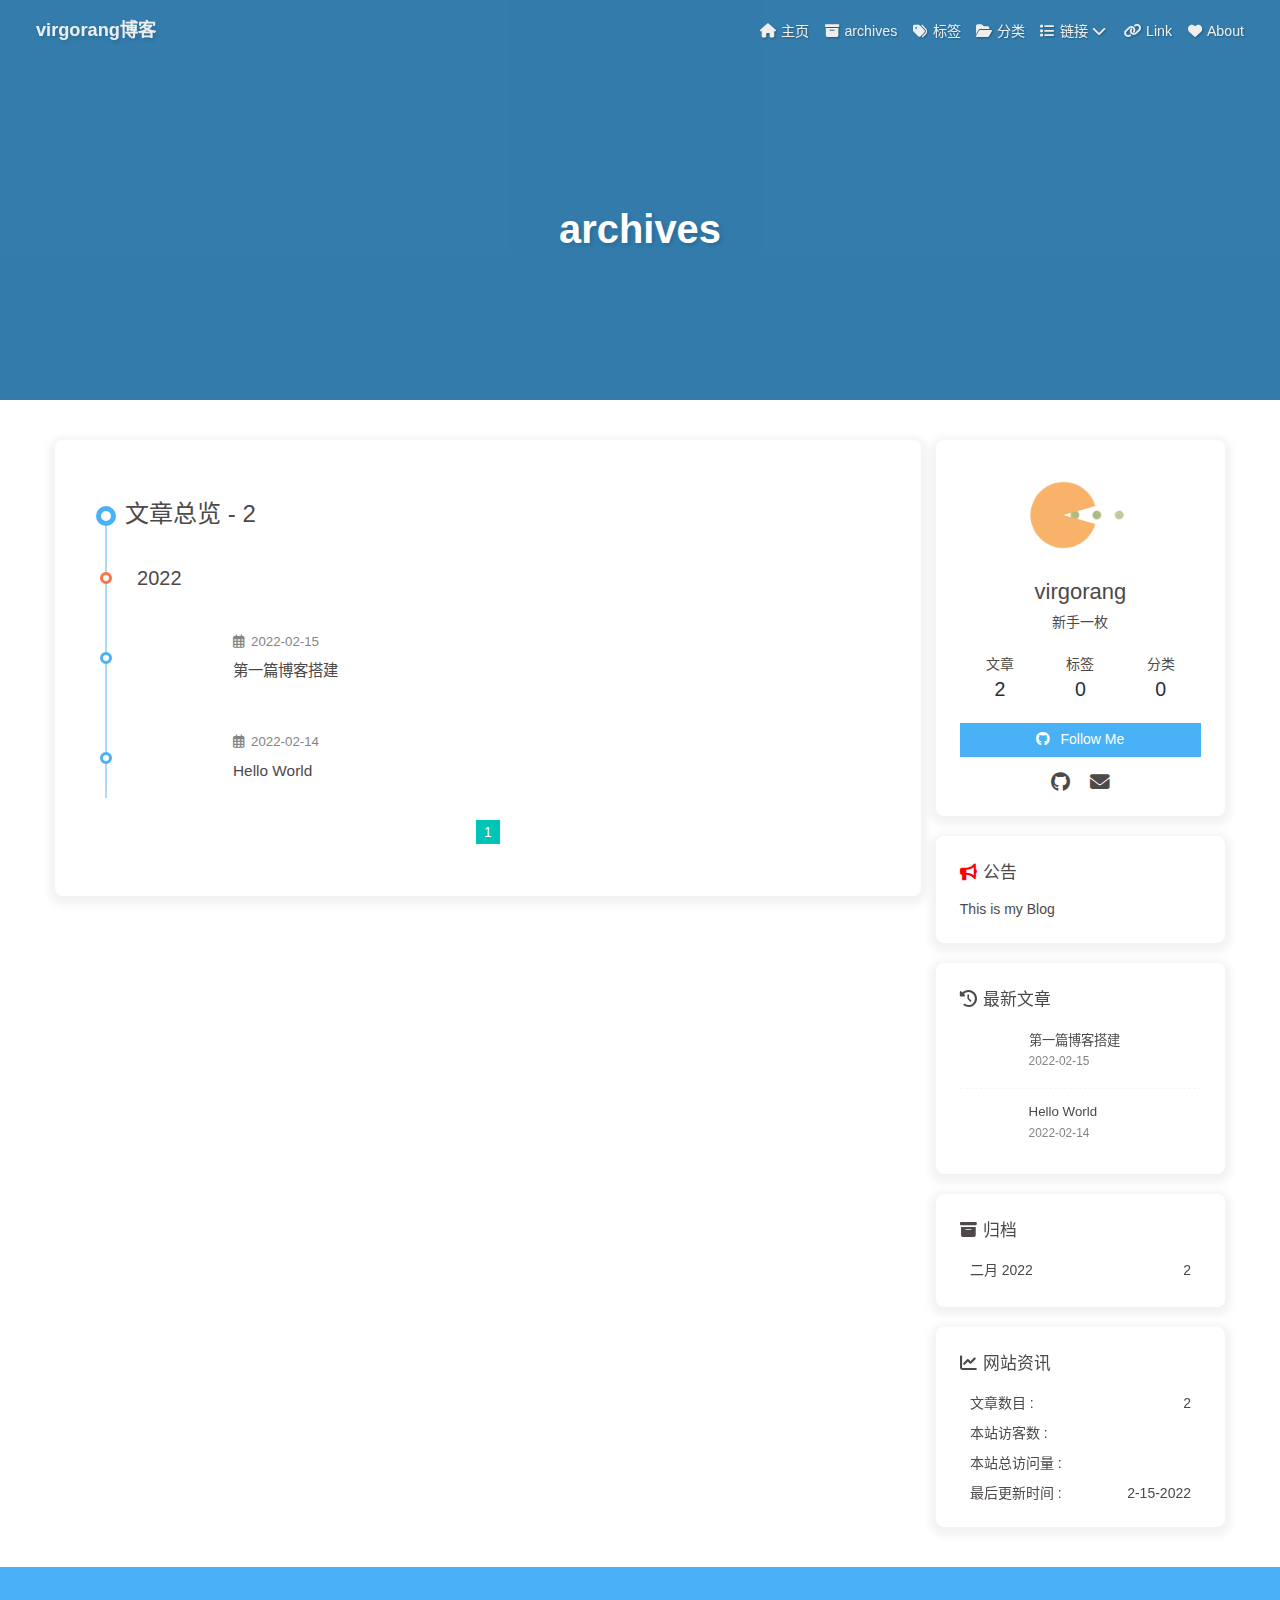
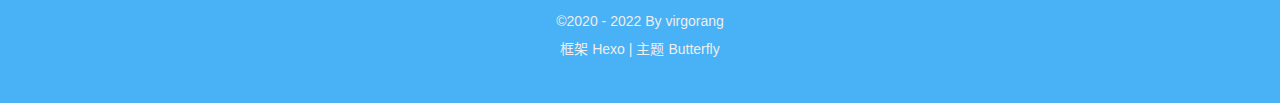
==== archives/index.html @ 2f8d35a5 "Site updated: 2022-02-15 17:43:07" ====
<!DOCTYPE html><html lang="zh-CN" data-theme="light"><head><meta charset="UTF-8"><meta http-equiv="X-UA-Compatible" content="IE=edge"><meta name="viewport" content="width=device-width, initial-scale=1.0, maximum-scale=1.0, user-scalable=no"><title>archives | virgorang博客</title><meta name="keywords" content="博客，vvv"><meta name="author" content="virgorang"><meta name="copyright" content="virgorang"><meta name="format-detection" content="telephone=no"><meta name="theme-color" content="#ffffff"><meta name="description" content="新手一枚">
<meta property="og:type" content="website">
<meta property="og:title" content="virgorang博客">
<meta property="og:url" content="https://virgorang.io/archives/index.html">
<meta property="og:site_name" content="virgorang博客">
<meta property="og:description" content="新手一枚">
<meta property="og:locale" content="zh_CN">
<meta property="og:image" content="https://i.loli.net/2021/02/24/5O1day2nriDzjSu.png">
<meta property="article:author" content="virgorang">
<meta property="article:tag" content="博客，vvv">
<meta name="twitter:card" content="summary">
<meta name="twitter:image" content="https://i.loli.net/2021/02/24/5O1day2nriDzjSu.png"><link rel="shortcut icon" href="/img/favicon.png"><link rel="canonical" href="https://virgorang.io/archives/"><link rel="preconnect" href="//cdn.jsdelivr.net"/><link rel="preconnect" href="//busuanzi.ibruce.info"/><link rel="stylesheet" href="/css/index.css"><link rel="stylesheet" href="https://cdn.jsdelivr.net/npm/@fortawesome/fontawesome-free@6/css/all.min.css" media="print" onload="this.media='all'"><link rel="stylesheet" href="https://cdn.jsdelivr.net/npm/@fancyapps/ui/dist/fancybox.css" media="print" onload="this.media='all'"><script>const GLOBAL_CONFIG = { 
  root: '/',
  algolia: undefined,
  localSearch: undefined,
  translate: undefined,
  noticeOutdate: undefined,
  highlight: {"plugin":"highlighjs","highlightCopy":true,"highlightLang":true,"highlightHeightLimit":false},
  copy: {
    success: '复制成功',
    error: '复制错误',
    noSupport: '浏览器不支持'
  },
  relativeDate: {
    homepage: false,
    post: false
  },
  runtime: '',
  date_suffix: {
    just: '刚刚',
    min: '分钟前',
    hour: '小时前',
    day: '天前',
    month: '个月前'
  },
  copyright: undefined,
  lightbox: 'fancybox',
  Snackbar: undefined,
  source: {
    justifiedGallery: {
      js: 'https://cdn.jsdelivr.net/npm/flickr-justified-gallery@2/dist/fjGallery.min.js',
      css: 'https://cdn.jsdelivr.net/npm/flickr-justified-gallery@2/dist/fjGallery.min.css'
    }
  },
  isPhotoFigcaption: false,
  islazyload: false,
  isAnchor: false
}</script><script id="config-diff">var GLOBAL_CONFIG_SITE = {
  title: 'archives',
  isPost: false,
  isHome: false,
  isHighlightShrink: false,
  isToc: false,
  postUpdate: '2022-02-15 17:43:06'
}</script><noscript><style type="text/css">
  #nav {
    opacity: 1
  }
  .justified-gallery img {
    opacity: 1
  }

  #recent-posts time,
  #post-meta time {
    display: inline !important
  }
</style></noscript><script>(win=>{
    win.saveToLocal = {
      set: function setWithExpiry(key, value, ttl) {
        if (ttl === 0) return
        const now = new Date()
        const expiryDay = ttl * 86400000
        const item = {
          value: value,
          expiry: now.getTime() + expiryDay,
        }
        localStorage.setItem(key, JSON.stringify(item))
      },

      get: function getWithExpiry(key) {
        const itemStr = localStorage.getItem(key)

        if (!itemStr) {
          return undefined
        }
        const item = JSON.parse(itemStr)
        const now = new Date()

        if (now.getTime() > item.expiry) {
          localStorage.removeItem(key)
          return undefined
        }
        return item.value
      }
    }
  
    win.getScript = url => new Promise((resolve, reject) => {
      const script = document.createElement('script')
      script.src = url
      script.async = true
      script.onerror = reject
      script.onload = script.onreadystatechange = function() {
        const loadState = this.readyState
        if (loadState && loadState !== 'loaded' && loadState !== 'complete') return
        script.onload = script.onreadystatechange = null
        resolve()
      }
      document.head.appendChild(script)
    })
  
      win.activateDarkMode = function () {
        document.documentElement.setAttribute('data-theme', 'dark')
        if (document.querySelector('meta[name="theme-color"]') !== null) {
          document.querySelector('meta[name="theme-color"]').setAttribute('content', '#0d0d0d')
        }
      }
      win.activateLightMode = function () {
        document.documentElement.setAttribute('data-theme', 'light')
        if (document.querySelector('meta[name="theme-color"]') !== null) {
          document.querySelector('meta[name="theme-color"]').setAttribute('content', '#ffffff')
        }
      }
      const t = saveToLocal.get('theme')
    
          if (t === 'dark') activateDarkMode()
          else if (t === 'light') activateLightMode()
        
      const asideStatus = saveToLocal.get('aside-status')
      if (asideStatus !== undefined) {
        if (asideStatus === 'hide') {
          document.documentElement.classList.add('hide-aside')
        } else {
          document.documentElement.classList.remove('hide-aside')
        }
      }
    
    const detectApple = () => {
      if(/iPad|iPhone|iPod|Macintosh/.test(navigator.userAgent)){
        document.documentElement.classList.add('apple')
      }
    }
    detectApple()
    })(window)</script><meta name="generator" content="Hexo 6.0.0"></head><body><div id="sidebar"><div id="menu-mask"></div><div id="sidebar-menus"><div class="avatar-img is-center"><img src="https://i.loli.net/2021/02/24/5O1day2nriDzjSu.png" onerror="onerror=null;src='/img/friend_404.gif'" alt="avatar"/></div><div class="site-data is-center"><div class="data-item"><a href="/archives/"><div class="headline">文章</div><div class="length-num">2</div></a></div><div class="data-item"><a href="/tags/"><div class="headline">标签</div><div class="length-num">0</div></a></div><div class="data-item"><a href="/categories/"><div class="headline">分类</div><div class="length-num">0</div></a></div></div><hr/><div class="menus_items"><div class="menus_item"><a class="site-page" href="/"><i class="fa-fw fas fa-home"></i><span> 主页</span></a></div><div class="menus_item"><a class="site-page" href="/archives/"><i class="fa-fw fas fa-archive"></i><span> archives</span></a></div><div class="menus_item"><a class="site-page" href="/tags/"><i class="fa-fw fas fa-tags"></i><span> 标签</span></a></div><div class="menus_item"><a class="site-page" href="/categories/"><i class="fa-fw fas fa-folder-open"></i><span> 分类</span></a></div><div class="menus_item"><a class="site-page group" href="javascript:void(0);"><i class="fa-fw fas fa-list"></i><span> 链接</span><i class="fas fa-chevron-down"></i></a><ul class="menus_item_child"><li><a class="site-page child" href="/music/"><i class="fa-fw fas fa-music"></i><span> Music</span></a></li><li><a class="site-page child" href="/movies/"><i class="fa-fw fas fa-video"></i><span> Movie</span></a></li></ul></div><div class="menus_item"><a class="site-page" href="/link/"><i class="fa-fw fas fa-link"></i><span> Link</span></a></div><div class="menus_item"><a class="site-page" href="/about/"><i class="fa-fw fas fa-heart"></i><span> About</span></a></div></div></div></div><div class="page" id="body-wrap"><header class="not-home-page" id="page-header"><nav id="nav"><span id="blog_name"><a id="site-name" href="/">virgorang博客</a></span><div id="menus"><div class="menus_items"><div class="menus_item"><a class="site-page" href="/"><i class="fa-fw fas fa-home"></i><span> 主页</span></a></div><div class="menus_item"><a class="site-page" href="/archives/"><i class="fa-fw fas fa-archive"></i><span> archives</span></a></div><div class="menus_item"><a class="site-page" href="/tags/"><i class="fa-fw fas fa-tags"></i><span> 标签</span></a></div><div class="menus_item"><a class="site-page" href="/categories/"><i class="fa-fw fas fa-folder-open"></i><span> 分类</span></a></div><div class="menus_item"><a class="site-page group" href="javascript:void(0);"><i class="fa-fw fas fa-list"></i><span> 链接</span><i class="fas fa-chevron-down"></i></a><ul class="menus_item_child"><li><a class="site-page child" href="/music/"><i class="fa-fw fas fa-music"></i><span> Music</span></a></li><li><a class="site-page child" href="/movies/"><i class="fa-fw fas fa-video"></i><span> Movie</span></a></li></ul></div><div class="menus_item"><a class="site-page" href="/link/"><i class="fa-fw fas fa-link"></i><span> Link</span></a></div><div class="menus_item"><a class="site-page" href="/about/"><i class="fa-fw fas fa-heart"></i><span> About</span></a></div></div><div id="toggle-menu"><a class="site-page"><i class="fas fa-bars fa-fw"></i></a></div></div></nav><div id="page-site-info"><h1 id="site-title">archives</h1></div></header><main class="layout" id="content-inner"><div id="archive"><div class="article-sort-title">文章总览 - 2</div><div class="article-sort"><div class="article-sort-item year">2022</div><div class="article-sort-item"><a class="article-sort-item-img" href="/2022/02/15/%E5%8D%9A%E5%AE%A2%E6%90%AD%E5%BB%BA/" title="第一篇博客搭建"><img src="[data-uri]" alt="第一篇博客搭建" onerror="this.onerror=null;this.src='/img/404.jpg'"></a><div class="article-sort-item-info"><div class="article-sort-item-time"><i class="far fa-calendar-alt"></i><time class="post-meta-date-created" datetime="2022-02-15T09:29:27.297Z" title="发表于 2022-02-15 17:29:27">2022-02-15</time></div><a class="article-sort-item-title" href="/2022/02/15/%E5%8D%9A%E5%AE%A2%E6%90%AD%E5%BB%BA/" title="第一篇博客搭建">第一篇博客搭建</a></div></div><div class="article-sort-item"><a class="article-sort-item-img" href="/2022/02/14/hello-world/" title="Hello World"><img src="[data-uri]" alt="Hello World" onerror="this.onerror=null;this.src='/img/404.jpg'"></a><div class="article-sort-item-info"><div class="article-sort-item-time"><i class="far fa-calendar-alt"></i><time class="post-meta-date-created" datetime="2022-02-14T07:41:02.362Z" title="发表于 2022-02-14 15:41:02">2022-02-14</time></div><a class="article-sort-item-title" href="/2022/02/14/hello-world/" title="Hello World">Hello World</a></div></div></div><nav id="pagination"><div class="pagination"><span class="page-number current">1</span></div></nav></div><div class="aside-content" id="aside-content"><div class="card-widget card-info"><div class="is-center"><div class="avatar-img"><img src="https://i.loli.net/2021/02/24/5O1day2nriDzjSu.png" onerror="this.onerror=null;this.src='/img/friend_404.gif'" alt="avatar"/></div><div class="author-info__name">virgorang</div><div class="author-info__description">新手一枚</div></div><div class="card-info-data is-center"><div class="card-info-data-item"><a href="/archives/"><div class="headline">文章</div><div class="length-num">2</div></a></div><div class="card-info-data-item"><a href="/tags/"><div class="headline">标签</div><div class="length-num">0</div></a></div><div class="card-info-data-item"><a href="/categories/"><div class="headline">分类</div><div class="length-num">0</div></a></div></div><a id="card-info-btn" target="_blank" rel="noopener" href="https://github.com/xxxxxx"><i class="fab fa-github"></i><span>Follow Me</span></a><div class="card-info-social-icons is-center"><a class="social-icon" href="https://github.com/virgorang" target="_blank" title="Github"><i class="fab fa-github"></i></a><a class="social-icon" href="mailto:xxxxxx@gmail.com" target="_blank" title="Email"><i class="fas fa-envelope"></i></a></div></div><div class="card-widget card-announcement"><div class="item-headline"><i class="fas fa-bullhorn fa-shake"></i><span>公告</span></div><div class="announcement_content">This is my Blog</div></div><div class="sticky_layout"><div class="card-widget card-recent-post"><div class="item-headline"><i class="fas fa-history"></i><span>最新文章</span></div><div class="aside-list"><div class="aside-list-item"><a class="thumbnail" href="/2022/02/15/%E5%8D%9A%E5%AE%A2%E6%90%AD%E5%BB%BA/" title="第一篇博客搭建"><img src="[data-uri]" onerror="this.onerror=null;this.src='/img/404.jpg'" alt="第一篇博客搭建"/></a><div class="content"><a class="title" href="/2022/02/15/%E5%8D%9A%E5%AE%A2%E6%90%AD%E5%BB%BA/" title="第一篇博客搭建">第一篇博客搭建</a><time datetime="2022-02-15T09:29:27.297Z" title="发表于 2022-02-15 17:29:27">2022-02-15</time></div></div><div class="aside-list-item"><a class="thumbnail" href="/2022/02/14/hello-world/" title="Hello World"><img src="[data-uri]" onerror="this.onerror=null;this.src='/img/404.jpg'" alt="Hello World"/></a><div class="content"><a class="title" href="/2022/02/14/hello-world/" title="Hello World">Hello World</a><time datetime="2022-02-14T07:41:02.362Z" title="发表于 2022-02-14 15:41:02">2022-02-14</time></div></div></div></div><div class="card-widget card-archives"><div class="item-headline"><i class="fas fa-archive"></i><span>归档</span></div><ul class="card-archive-list"><li class="card-archive-list-item"><a class="card-archive-list-link" href="/archives/2022/02/"><span class="card-archive-list-date">二月 2022</span><span class="card-archive-list-count">2</span></a></li></ul></div><div class="card-widget card-webinfo"><div class="item-headline"><i class="fas fa-chart-line"></i><span>网站资讯</span></div><div class="webinfo"><div class="webinfo-item"><div class="item-name">文章数目 :</div><div class="item-count">2</div></div><div class="webinfo-item"><div class="item-name">本站访客数 :</div><div class="item-count" id="busuanzi_value_site_uv"></div></div><div class="webinfo-item"><div class="item-name">本站总访问量 :</div><div class="item-count" id="busuanzi_value_site_pv"></div></div><div class="webinfo-item"><div class="item-name">最后更新时间 :</div><div class="item-count" id="last-push-date" data-lastPushDate="2022-02-15T09:43:06.542Z"></div></div></div></div></div></div></main><footer id="footer"><div id="footer-wrap"><div class="copyright">&copy;2020 - 2022 By virgorang</div><div class="framework-info"><span>框架 </span><a target="_blank" rel="noopener" href="https://hexo.io">Hexo</a><span class="footer-separator">|</span><span>主题 </span><a target="_blank" rel="noopener" href="https://github.com/jerryc127/hexo-theme-butterfly">Butterfly</a></div></div></footer></div><div id="rightside"><div id="rightside-config-hide"><button id="darkmode" type="button" title="浅色和深色模式转换"><i class="fas fa-adjust"></i></button><button id="hide-aside-btn" type="button" title="单栏和双栏切换"><i class="fas fa-arrows-alt-h"></i></button></div><div id="rightside-config-show"><button id="rightside_config" type="button" title="设置"><i class="fas fa-cog fa-spin"></i></button><button id="go-up" type="button" title="回到顶部"><i class="fas fa-arrow-up"></i></button></div></div><div><script src="/js/utils.js"></script><script src="/js/main.js"></script><script src="https://cdn.jsdelivr.net/npm/@fancyapps/ui/dist/fancybox.umd.js"></script><div class="js-pjax"></div><script async data-pjax src="//busuanzi.ibruce.info/busuanzi/2.3/busuanzi.pure.mini.js"></script></div></body></html>
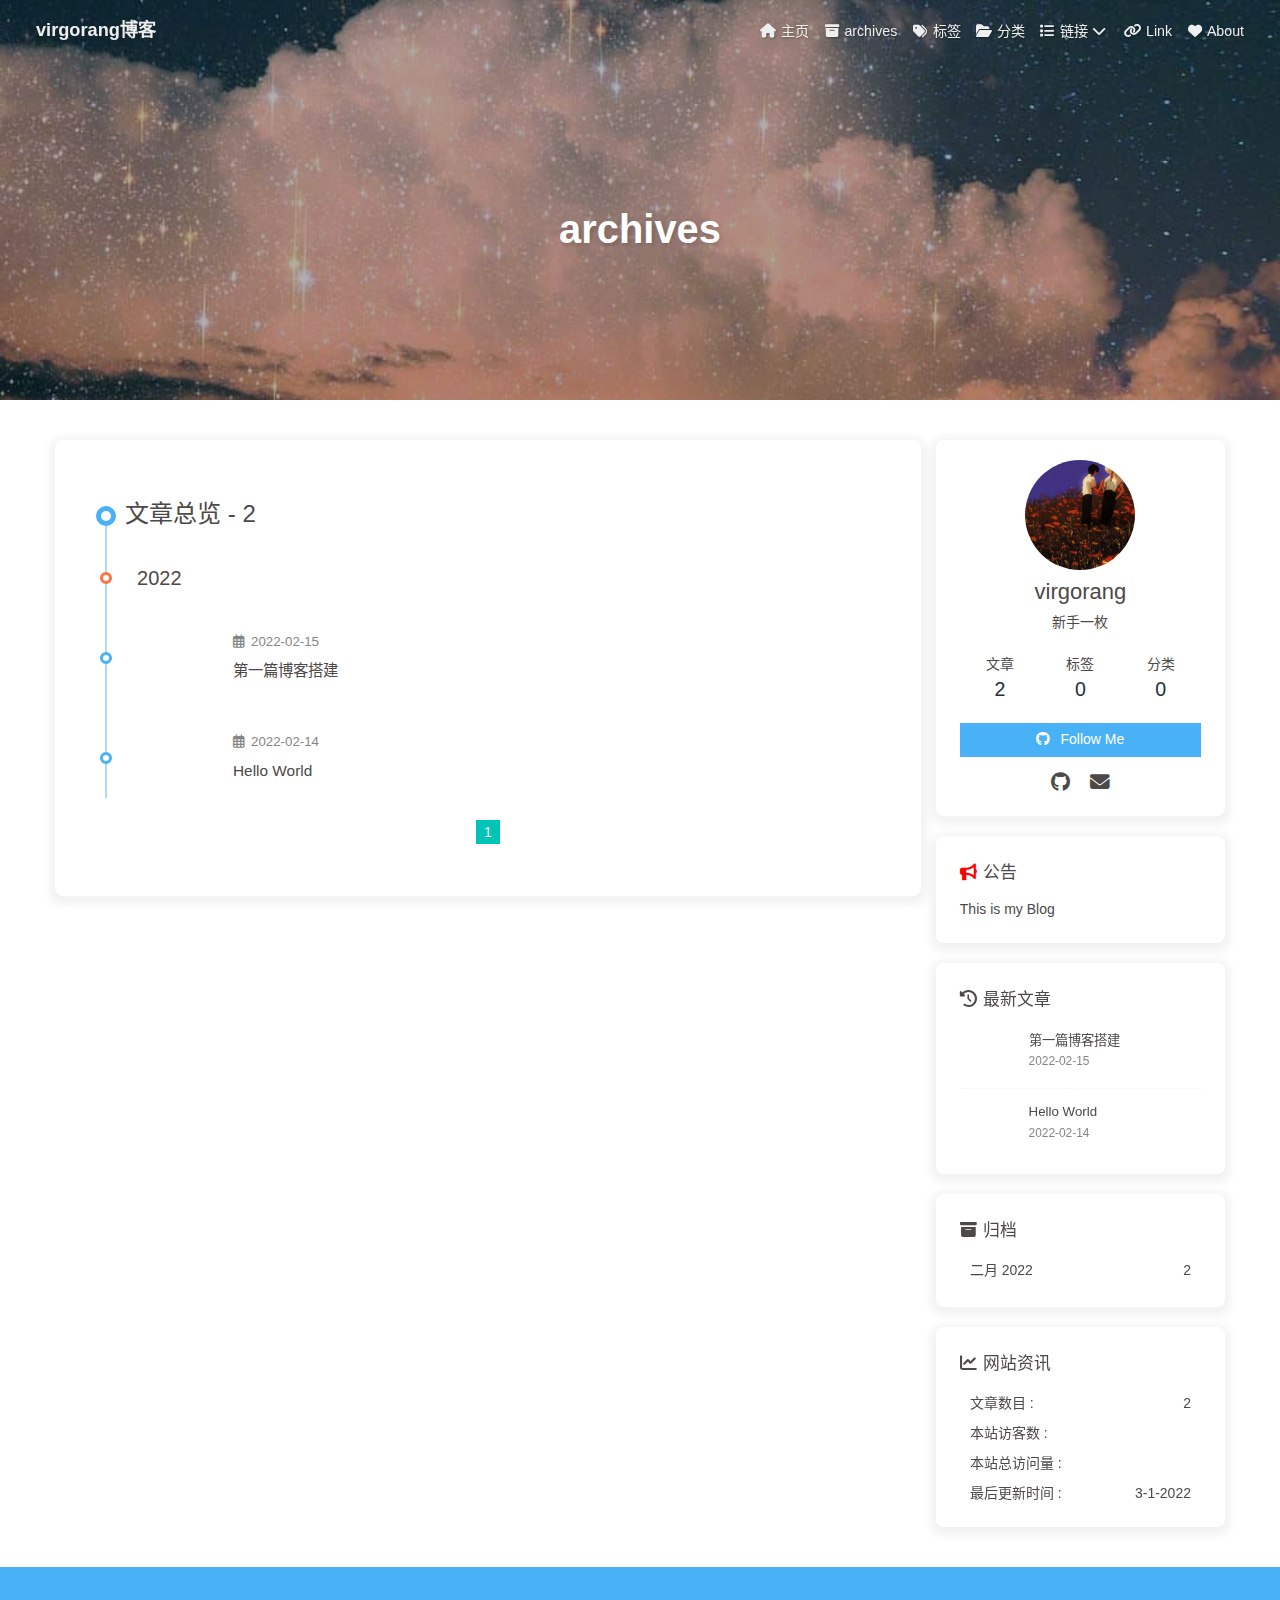
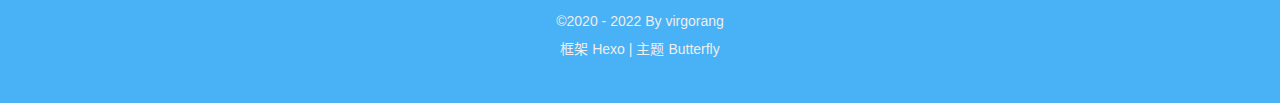
==== commit 3f3e1e01: "Site updated: 2022-03-01 15:33:47" ====
--- a/archives/index.html
+++ b/archives/index.html
@@ -5,11 +5,11 @@
 <meta property="og:site_name" content="virgorang博客">
 <meta property="og:description" content="新手一枚">
 <meta property="og:locale" content="zh_CN">
-<meta property="og:image" content="https://i.loli.net/2021/02/24/5O1day2nriDzjSu.png">
+<meta property="og:image" content="https://virgorang.io/img/tou.png">
 <meta property="article:author" content="virgorang">
 <meta property="article:tag" content="博客，vvv">
 <meta name="twitter:card" content="summary">
-<meta name="twitter:image" content="https://i.loli.net/2021/02/24/5O1day2nriDzjSu.png"><link rel="shortcut icon" href="/img/favicon.png"><link rel="canonical" href="https://virgorang.io/archives/"><link rel="preconnect" href="//cdn.jsdelivr.net"/><link rel="preconnect" href="//busuanzi.ibruce.info"/><link rel="stylesheet" href="/css/index.css"><link rel="stylesheet" href="https://cdn.jsdelivr.net/npm/@fortawesome/fontawesome-free@6/css/all.min.css" media="print" onload="this.media='all'"><link rel="stylesheet" href="https://cdn.jsdelivr.net/npm/@fancyapps/ui/dist/fancybox.css" media="print" onload="this.media='all'"><script>const GLOBAL_CONFIG = { 
+<meta name="twitter:image" content="https://virgorang.io/img/tou.png"><link rel="shortcut icon" href="/img/favicon.png"><link rel="canonical" href="https://virgorang.io/archives/"><link rel="preconnect" href="//cdn.jsdelivr.net"/><link rel="preconnect" href="//busuanzi.ibruce.info"/><link rel="stylesheet" href="/css/index.css"><link rel="stylesheet" href="https://cdn.jsdelivr.net/npm/@fortawesome/fontawesome-free@6/css/all.min.css" media="print" onload="this.media='all'"><link rel="stylesheet" href="https://cdn.jsdelivr.net/npm/@fancyapps/ui/dist/fancybox.css" media="print" onload="this.media='all'"><script>const GLOBAL_CONFIG = { 
   root: '/',
   algolia: undefined,
   localSearch: undefined,
@@ -51,7 +51,7 @@
   isHome: false,
   isHighlightShrink: false,
   isToc: false,
-  postUpdate: '2022-02-15 17:43:06'
+  postUpdate: '2022-03-01 15:32:36'
 }</script><noscript><style type="text/css">
   #nav {
     opacity: 1
@@ -140,4 +140,4 @@
       }
     }
     detectApple()
-    })(window)</script><meta name="generator" content="Hexo 6.0.0"></head><body><div id="sidebar"><div id="menu-mask"></div><div id="sidebar-menus"><div class="avatar-img is-center"><img src="https://i.loli.net/2021/02/24/5O1day2nriDzjSu.png" onerror="onerror=null;src='/img/friend_404.gif'" alt="avatar"/></div><div class="site-data is-center"><div class="data-item"><a href="/archives/"><div class="headline">文章</div><div class="length-num">2</div></a></div><div class="data-item"><a href="/tags/"><div class="headline">标签</div><div class="length-num">0</div></a></div><div class="data-item"><a href="/categories/"><div class="headline">分类</div><div class="length-num">0</div></a></div></div><hr/><div class="menus_items"><div class="menus_item"><a class="site-page" href="/"><i class="fa-fw fas fa-home"></i><span> 主页</span></a></div><div class="menus_item"><a class="site-page" href="/archives/"><i class="fa-fw fas fa-archive"></i><span> archives</span></a></div><div class="menus_item"><a class="site-page" href="/tags/"><i class="fa-fw fas fa-tags"></i><span> 标签</span></a></div><div class="menus_item"><a class="site-page" href="/categories/"><i class="fa-fw fas fa-folder-open"></i><span> 分类</span></a></div><div class="menus_item"><a class="site-page group" href="javascript:void(0);"><i class="fa-fw fas fa-list"></i><span> 链接</span><i class="fas fa-chevron-down"></i></a><ul class="menus_item_child"><li><a class="site-page child" href="/music/"><i class="fa-fw fas fa-music"></i><span> Music</span></a></li><li><a class="site-page child" href="/movies/"><i class="fa-fw fas fa-video"></i><span> Movie</span></a></li></ul></div><div class="menus_item"><a class="site-page" href="/link/"><i class="fa-fw fas fa-link"></i><span> Link</span></a></div><div class="menus_item"><a class="site-page" href="/about/"><i class="fa-fw fas fa-heart"></i><span> About</span></a></div></div></div></div><div class="page" id="body-wrap"><header class="not-home-page" id="page-header"><nav id="nav"><span id="blog_name"><a id="site-name" href="/">virgorang博客</a></span><div id="menus"><div class="menus_items"><div class="menus_item"><a class="site-page" href="/"><i class="fa-fw fas fa-home"></i><span> 主页</span></a></div><div class="menus_item"><a class="site-page" href="/archives/"><i class="fa-fw fas fa-archive"></i><span> archives</span></a></div><div class="menus_item"><a class="site-page" href="/tags/"><i class="fa-fw fas fa-tags"></i><span> 标签</span></a></div><div class="menus_item"><a class="site-page" href="/categories/"><i class="fa-fw fas fa-folder-open"></i><span> 分类</span></a></div><div class="menus_item"><a class="site-page group" href="javascript:void(0);"><i class="fa-fw fas fa-list"></i><span> 链接</span><i class="fas fa-chevron-down"></i></a><ul class="menus_item_child"><li><a class="site-page child" href="/music/"><i class="fa-fw fas fa-music"></i><span> Music</span></a></li><li><a class="site-page child" href="/movies/"><i class="fa-fw fas fa-video"></i><span> Movie</span></a></li></ul></div><div class="menus_item"><a class="site-page" href="/link/"><i class="fa-fw fas fa-link"></i><span> Link</span></a></div><div class="menus_item"><a class="site-page" href="/about/"><i class="fa-fw fas fa-heart"></i><span> About</span></a></div></div><div id="toggle-menu"><a class="site-page"><i class="fas fa-bars fa-fw"></i></a></div></div></nav><div id="page-site-info"><h1 id="site-title">archives</h1></div></header><main class="layout" id="content-inner"><div id="archive"><div class="article-sort-title">文章总览 - 2</div><div class="article-sort"><div class="article-sort-item year">2022</div><div class="article-sort-item"><a class="article-sort-item-img" href="/2022/02/15/%E5%8D%9A%E5%AE%A2%E6%90%AD%E5%BB%BA/" title="第一篇博客搭建"><img src="[data-uri]" alt="第一篇博客搭建" onerror="this.onerror=null;this.src='/img/404.jpg'"></a><div class="article-sort-item-info"><div class="article-sort-item-time"><i class="far fa-calendar-alt"></i><time class="post-meta-date-created" datetime="2022-02-15T09:29:27.297Z" title="发表于 2022-02-15 17:29:27">2022-02-15</time></div><a class="article-sort-item-title" href="/2022/02/15/%E5%8D%9A%E5%AE%A2%E6%90%AD%E5%BB%BA/" title="第一篇博客搭建">第一篇博客搭建</a></div></div><div class="article-sort-item"><a class="article-sort-item-img" href="/2022/02/14/hello-world/" title="Hello World"><img src="[data-uri]" alt="Hello World" onerror="this.onerror=null;this.src='/img/404.jpg'"></a><div class="article-sort-item-info"><div class="article-sort-item-time"><i class="far fa-calendar-alt"></i><time class="post-meta-date-created" datetime="2022-02-14T07:41:02.362Z" title="发表于 2022-02-14 15:41:02">2022-02-14</time></div><a class="article-sort-item-title" href="/2022/02/14/hello-world/" title="Hello World">Hello World</a></div></div></div><nav id="pagination"><div class="pagination"><span class="page-number current">1</span></div></nav></div><div class="aside-content" id="aside-content"><div class="card-widget card-info"><div class="is-center"><div class="avatar-img"><img src="https://i.loli.net/2021/02/24/5O1day2nriDzjSu.png" onerror="this.onerror=null;this.src='/img/friend_404.gif'" alt="avatar"/></div><div class="author-info__name">virgorang</div><div class="author-info__description">新手一枚</div></div><div class="card-info-data is-center"><div class="card-info-data-item"><a href="/archives/"><div class="headline">文章</div><div class="length-num">2</div></a></div><div class="card-info-data-item"><a href="/tags/"><div class="headline">标签</div><div class="length-num">0</div></a></div><div class="card-info-data-item"><a href="/categories/"><div class="headline">分类</div><div class="length-num">0</div></a></div></div><a id="card-info-btn" target="_blank" rel="noopener" href="https://github.com/xxxxxx"><i class="fab fa-github"></i><span>Follow Me</span></a><div class="card-info-social-icons is-center"><a class="social-icon" href="https://github.com/virgorang" target="_blank" title="Github"><i class="fab fa-github"></i></a><a class="social-icon" href="mailto:xxxxxx@gmail.com" target="_blank" title="Email"><i class="fas fa-envelope"></i></a></div></div><div class="card-widget card-announcement"><div class="item-headline"><i class="fas fa-bullhorn fa-shake"></i><span>公告</span></div><div class="announcement_content">This is my Blog</div></div><div class="sticky_layout"><div class="card-widget card-recent-post"><div class="item-headline"><i class="fas fa-history"></i><span>最新文章</span></div><div class="aside-list"><div class="aside-list-item"><a class="thumbnail" href="/2022/02/15/%E5%8D%9A%E5%AE%A2%E6%90%AD%E5%BB%BA/" title="第一篇博客搭建"><img src="[data-uri]" onerror="this.onerror=null;this.src='/img/404.jpg'" alt="第一篇博客搭建"/></a><div class="content"><a class="title" href="/2022/02/15/%E5%8D%9A%E5%AE%A2%E6%90%AD%E5%BB%BA/" title="第一篇博客搭建">第一篇博客搭建</a><time datetime="2022-02-15T09:29:27.297Z" title="发表于 2022-02-15 17:29:27">2022-02-15</time></div></div><div class="aside-list-item"><a class="thumbnail" href="/2022/02/14/hello-world/" title="Hello World"><img src="[data-uri]" onerror="this.onerror=null;this.src='/img/404.jpg'" alt="Hello World"/></a><div class="content"><a class="title" href="/2022/02/14/hello-world/" title="Hello World">Hello World</a><time datetime="2022-02-14T07:41:02.362Z" title="发表于 2022-02-14 15:41:02">2022-02-14</time></div></div></div></div><div class="card-widget card-archives"><div class="item-headline"><i class="fas fa-archive"></i><span>归档</span></div><ul class="card-archive-list"><li class="card-archive-list-item"><a class="card-archive-list-link" href="/archives/2022/02/"><span class="card-archive-list-date">二月 2022</span><span class="card-archive-list-count">2</span></a></li></ul></div><div class="card-widget card-webinfo"><div class="item-headline"><i class="fas fa-chart-line"></i><span>网站资讯</span></div><div class="webinfo"><div class="webinfo-item"><div class="item-name">文章数目 :</div><div class="item-count">2</div></div><div class="webinfo-item"><div class="item-name">本站访客数 :</div><div class="item-count" id="busuanzi_value_site_uv"></div></div><div class="webinfo-item"><div class="item-name">本站总访问量 :</div><div class="item-count" id="busuanzi_value_site_pv"></div></div><div class="webinfo-item"><div class="item-name">最后更新时间 :</div><div class="item-count" id="last-push-date" data-lastPushDate="2022-02-15T09:43:06.542Z"></div></div></div></div></div></div></main><footer id="footer"><div id="footer-wrap"><div class="copyright">&copy;2020 - 2022 By virgorang</div><div class="framework-info"><span>框架 </span><a target="_blank" rel="noopener" href="https://hexo.io">Hexo</a><span class="footer-separator">|</span><span>主题 </span><a target="_blank" rel="noopener" href="https://github.com/jerryc127/hexo-theme-butterfly">Butterfly</a></div></div></footer></div><div id="rightside"><div id="rightside-config-hide"><button id="darkmode" type="button" title="浅色和深色模式转换"><i class="fas fa-adjust"></i></button><button id="hide-aside-btn" type="button" title="单栏和双栏切换"><i class="fas fa-arrows-alt-h"></i></button></div><div id="rightside-config-show"><button id="rightside_config" type="button" title="设置"><i class="fas fa-cog fa-spin"></i></button><button id="go-up" type="button" title="回到顶部"><i class="fas fa-arrow-up"></i></button></div></div><div><script src="/js/utils.js"></script><script src="/js/main.js"></script><script src="https://cdn.jsdelivr.net/npm/@fancyapps/ui/dist/fancybox.umd.js"></script><div class="js-pjax"></div><script async data-pjax src="//busuanzi.ibruce.info/busuanzi/2.3/busuanzi.pure.mini.js"></script></div></body></html>+    })(window)</script><meta name="generator" content="Hexo 6.0.0"></head><body><div id="sidebar"><div id="menu-mask"></div><div id="sidebar-menus"><div class="avatar-img is-center"><img src="/./img/tou.png" onerror="onerror=null;src='/img/friend_404.gif'" alt="avatar"/></div><div class="site-data is-center"><div class="data-item"><a href="/archives/"><div class="headline">文章</div><div class="length-num">2</div></a></div><div class="data-item"><a href="/tags/"><div class="headline">标签</div><div class="length-num">0</div></a></div><div class="data-item"><a href="/categories/"><div class="headline">分类</div><div class="length-num">0</div></a></div></div><hr/><div class="menus_items"><div class="menus_item"><a class="site-page" href="/"><i class="fa-fw fas fa-home"></i><span> 主页</span></a></div><div class="menus_item"><a class="site-page" href="/archives/"><i class="fa-fw fas fa-archive"></i><span> archives</span></a></div><div class="menus_item"><a class="site-page" href="/tags/"><i class="fa-fw fas fa-tags"></i><span> 标签</span></a></div><div class="menus_item"><a class="site-page" href="/categories/"><i class="fa-fw fas fa-folder-open"></i><span> 分类</span></a></div><div class="menus_item"><a class="site-page group" href="javascript:void(0);"><i class="fa-fw fas fa-list"></i><span> 链接</span><i class="fas fa-chevron-down"></i></a><ul class="menus_item_child"><li><a class="site-page child" href="/music/"><i class="fa-fw fas fa-music"></i><span> Music</span></a></li><li><a class="site-page child" href="/movies/"><i class="fa-fw fas fa-video"></i><span> Movie</span></a></li></ul></div><div class="menus_item"><a class="site-page" href="/link/"><i class="fa-fw fas fa-link"></i><span> Link</span></a></div><div class="menus_item"><a class="site-page" href="/about/"><i class="fa-fw fas fa-heart"></i><span> About</span></a></div></div></div></div><div class="page" id="body-wrap"><header class="not-home-page" id="page-header" style="background-image: url('/./img/sky_2.jpeg')"><nav id="nav"><span id="blog_name"><a id="site-name" href="/">virgorang博客</a></span><div id="menus"><div class="menus_items"><div class="menus_item"><a class="site-page" href="/"><i class="fa-fw fas fa-home"></i><span> 主页</span></a></div><div class="menus_item"><a class="site-page" href="/archives/"><i class="fa-fw fas fa-archive"></i><span> archives</span></a></div><div class="menus_item"><a class="site-page" href="/tags/"><i class="fa-fw fas fa-tags"></i><span> 标签</span></a></div><div class="menus_item"><a class="site-page" href="/categories/"><i class="fa-fw fas fa-folder-open"></i><span> 分类</span></a></div><div class="menus_item"><a class="site-page group" href="javascript:void(0);"><i class="fa-fw fas fa-list"></i><span> 链接</span><i class="fas fa-chevron-down"></i></a><ul class="menus_item_child"><li><a class="site-page child" href="/music/"><i class="fa-fw fas fa-music"></i><span> Music</span></a></li><li><a class="site-page child" href="/movies/"><i class="fa-fw fas fa-video"></i><span> Movie</span></a></li></ul></div><div class="menus_item"><a class="site-page" href="/link/"><i class="fa-fw fas fa-link"></i><span> Link</span></a></div><div class="menus_item"><a class="site-page" href="/about/"><i class="fa-fw fas fa-heart"></i><span> About</span></a></div></div><div id="toggle-menu"><a class="site-page"><i class="fas fa-bars fa-fw"></i></a></div></div></nav><div id="page-site-info"><h1 id="site-title">archives</h1></div></header><main class="layout" id="content-inner"><div id="archive"><div class="article-sort-title">文章总览 - 2</div><div class="article-sort"><div class="article-sort-item year">2022</div><div class="article-sort-item"><a class="article-sort-item-img" href="/2022/02/15/%E5%8D%9A%E5%AE%A2%E6%90%AD%E5%BB%BA/" title="第一篇博客搭建"><img src="[data-uri]" alt="第一篇博客搭建" onerror="this.onerror=null;this.src='/img/404.jpg'"></a><div class="article-sort-item-info"><div class="article-sort-item-time"><i class="far fa-calendar-alt"></i><time class="post-meta-date-created" datetime="2022-02-15T09:29:27.297Z" title="发表于 2022-02-15 17:29:27">2022-02-15</time></div><a class="article-sort-item-title" href="/2022/02/15/%E5%8D%9A%E5%AE%A2%E6%90%AD%E5%BB%BA/" title="第一篇博客搭建">第一篇博客搭建</a></div></div><div class="article-sort-item"><a class="article-sort-item-img" href="/2022/02/14/hello-world/" title="Hello World"><img src="[data-uri]" alt="Hello World" onerror="this.onerror=null;this.src='/img/404.jpg'"></a><div class="article-sort-item-info"><div class="article-sort-item-time"><i class="far fa-calendar-alt"></i><time class="post-meta-date-created" datetime="2022-02-14T07:41:02.362Z" title="发表于 2022-02-14 15:41:02">2022-02-14</time></div><a class="article-sort-item-title" href="/2022/02/14/hello-world/" title="Hello World">Hello World</a></div></div></div><nav id="pagination"><div class="pagination"><span class="page-number current">1</span></div></nav></div><div class="aside-content" id="aside-content"><div class="card-widget card-info"><div class="is-center"><div class="avatar-img"><img src="/./img/tou.png" onerror="this.onerror=null;this.src='/img/friend_404.gif'" alt="avatar"/></div><div class="author-info__name">virgorang</div><div class="author-info__description">新手一枚</div></div><div class="card-info-data is-center"><div class="card-info-data-item"><a href="/archives/"><div class="headline">文章</div><div class="length-num">2</div></a></div><div class="card-info-data-item"><a href="/tags/"><div class="headline">标签</div><div class="length-num">0</div></a></div><div class="card-info-data-item"><a href="/categories/"><div class="headline">分类</div><div class="length-num">0</div></a></div></div><a id="card-info-btn" target="_blank" rel="noopener" href="https://github.com/xxxxxx"><i class="fab fa-github"></i><span>Follow Me</span></a><div class="card-info-social-icons is-center"><a class="social-icon" href="https://github.com/virgorang" target="_blank" title="Github"><i class="fab fa-github"></i></a><a class="social-icon" href="mailto:xxxxxx@gmail.com" target="_blank" title="Email"><i class="fas fa-envelope"></i></a></div></div><div class="card-widget card-announcement"><div class="item-headline"><i class="fas fa-bullhorn fa-shake"></i><span>公告</span></div><div class="announcement_content">This is my Blog</div></div><div class="sticky_layout"><div class="card-widget card-recent-post"><div class="item-headline"><i class="fas fa-history"></i><span>最新文章</span></div><div class="aside-list"><div class="aside-list-item"><a class="thumbnail" href="/2022/02/15/%E5%8D%9A%E5%AE%A2%E6%90%AD%E5%BB%BA/" title="第一篇博客搭建"><img src="[data-uri]" onerror="this.onerror=null;this.src='/img/404.jpg'" alt="第一篇博客搭建"/></a><div class="content"><a class="title" href="/2022/02/15/%E5%8D%9A%E5%AE%A2%E6%90%AD%E5%BB%BA/" title="第一篇博客搭建">第一篇博客搭建</a><time datetime="2022-02-15T09:29:27.297Z" title="发表于 2022-02-15 17:29:27">2022-02-15</time></div></div><div class="aside-list-item"><a class="thumbnail" href="/2022/02/14/hello-world/" title="Hello World"><img src="[data-uri]" onerror="this.onerror=null;this.src='/img/404.jpg'" alt="Hello World"/></a><div class="content"><a class="title" href="/2022/02/14/hello-world/" title="Hello World">Hello World</a><time datetime="2022-02-14T07:41:02.362Z" title="发表于 2022-02-14 15:41:02">2022-02-14</time></div></div></div></div><div class="card-widget card-archives"><div class="item-headline"><i class="fas fa-archive"></i><span>归档</span></div><ul class="card-archive-list"><li class="card-archive-list-item"><a class="card-archive-list-link" href="/archives/2022/02/"><span class="card-archive-list-date">二月 2022</span><span class="card-archive-list-count">2</span></a></li></ul></div><div class="card-widget card-webinfo"><div class="item-headline"><i class="fas fa-chart-line"></i><span>网站资讯</span></div><div class="webinfo"><div class="webinfo-item"><div class="item-name">文章数目 :</div><div class="item-count">2</div></div><div class="webinfo-item"><div class="item-name">本站访客数 :</div><div class="item-count" id="busuanzi_value_site_uv"></div></div><div class="webinfo-item"><div class="item-name">本站总访问量 :</div><div class="item-count" id="busuanzi_value_site_pv"></div></div><div class="webinfo-item"><div class="item-name">最后更新时间 :</div><div class="item-count" id="last-push-date" data-lastPushDate="2022-03-01T07:32:36.554Z"></div></div></div></div></div></div></main><footer id="footer"><div id="footer-wrap"><div class="copyright">&copy;2020 - 2022 By virgorang</div><div class="framework-info"><span>框架 </span><a target="_blank" rel="noopener" href="https://hexo.io">Hexo</a><span class="footer-separator">|</span><span>主题 </span><a target="_blank" rel="noopener" href="https://github.com/jerryc127/hexo-theme-butterfly">Butterfly</a></div></div></footer></div><div id="rightside"><div id="rightside-config-hide"><button id="darkmode" type="button" title="浅色和深色模式转换"><i class="fas fa-adjust"></i></button><button id="hide-aside-btn" type="button" title="单栏和双栏切换"><i class="fas fa-arrows-alt-h"></i></button></div><div id="rightside-config-show"><button id="rightside_config" type="button" title="设置"><i class="fas fa-cog fa-spin"></i></button><button id="go-up" type="button" title="回到顶部"><i class="fas fa-arrow-up"></i></button></div></div><div><script src="/js/utils.js"></script><script src="/js/main.js"></script><script src="https://cdn.jsdelivr.net/npm/@fancyapps/ui/dist/fancybox.umd.js"></script><div class="js-pjax"></div><script async data-pjax src="//busuanzi.ibruce.info/busuanzi/2.3/busuanzi.pure.mini.js"></script></div></body></html>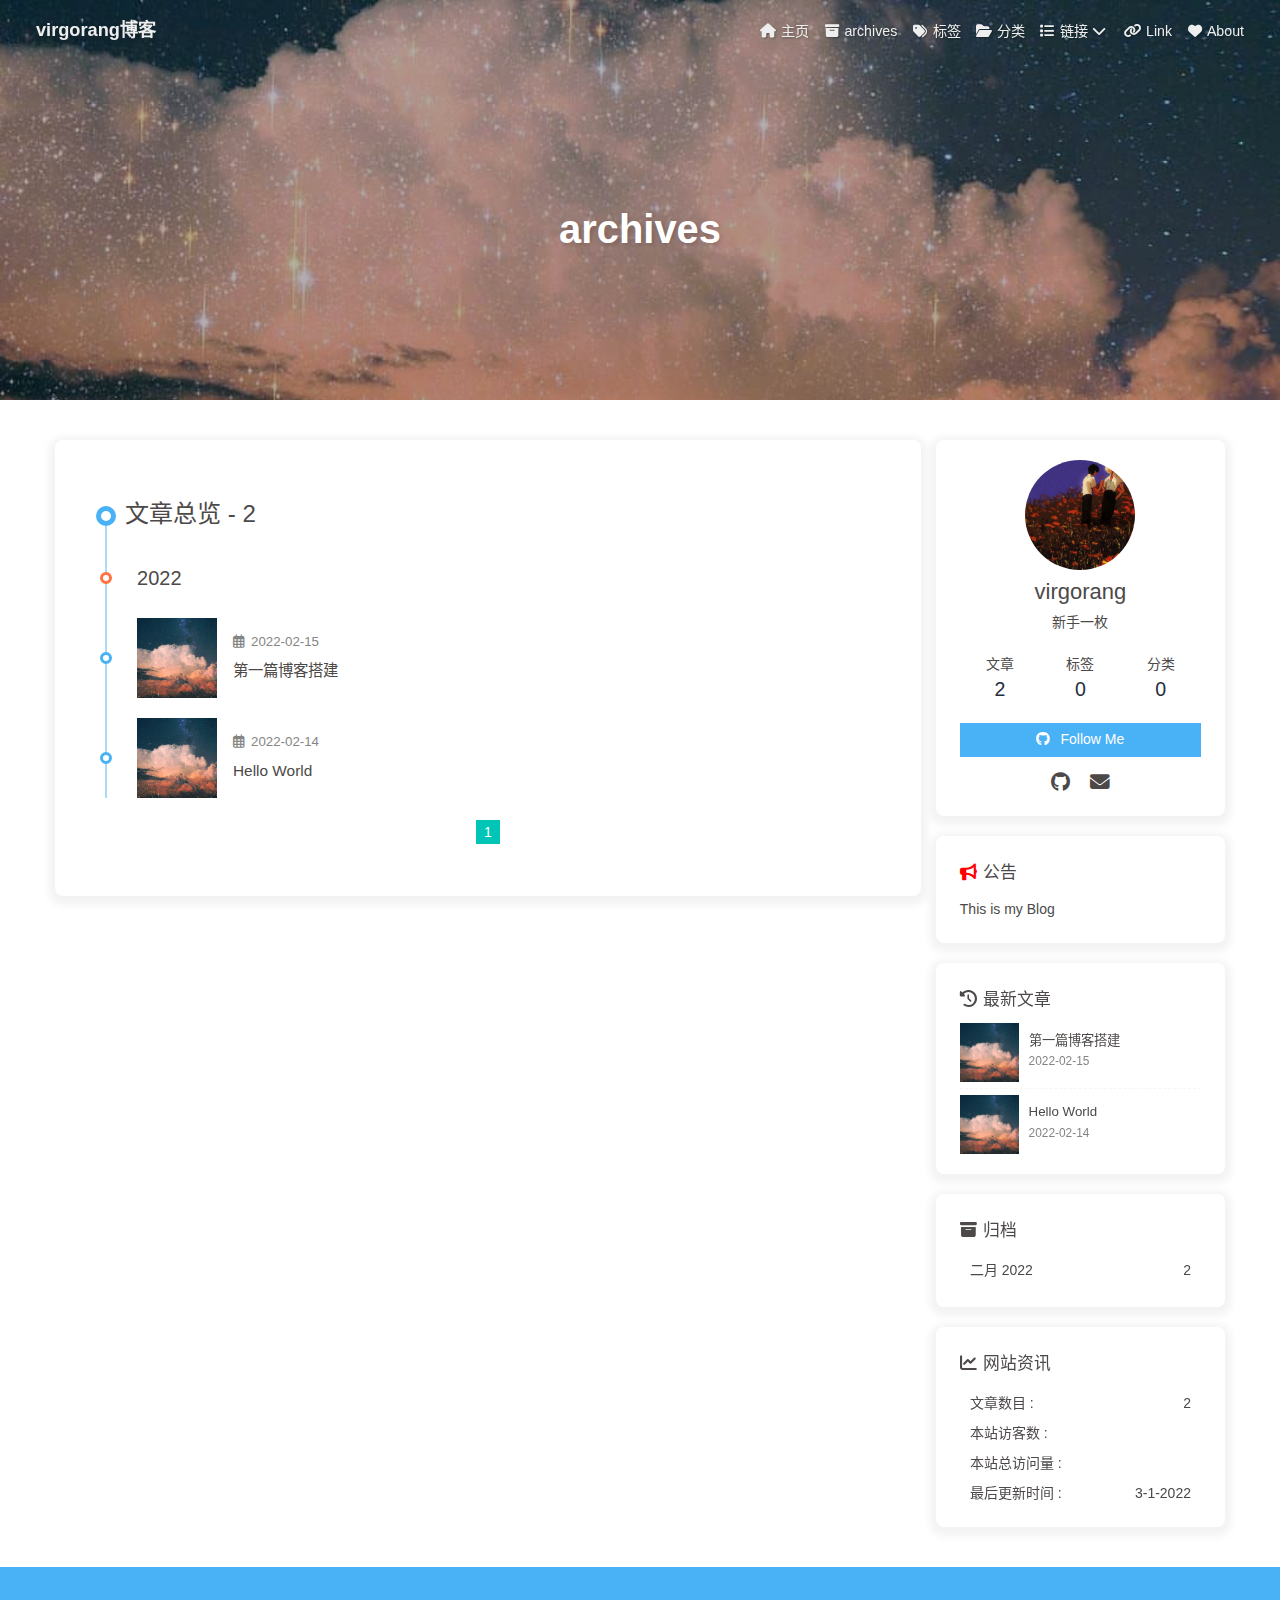
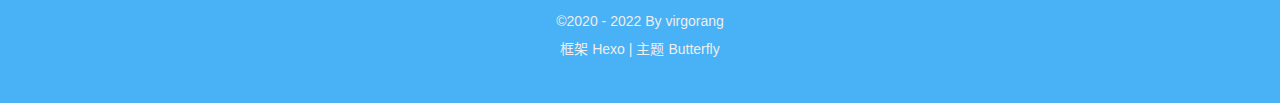
==== commit 0fe05967: "Site updated: 2022-03-01 15:34:48" ====
--- a/archives/index.html
+++ b/archives/index.html
@@ -51,7 +51,7 @@
   isHome: false,
   isHighlightShrink: false,
   isToc: false,
-  postUpdate: '2022-03-01 15:32:36'
+  postUpdate: '2022-03-01 15:34:47'
 }</script><noscript><style type="text/css">
   #nav {
     opacity: 1
@@ -140,4 +140,4 @@
       }
     }
     detectApple()
-    })(window)</script><meta name="generator" content="Hexo 6.0.0"></head><body><div id="sidebar"><div id="menu-mask"></div><div id="sidebar-menus"><div class="avatar-img is-center"><img src="/./img/tou.png" onerror="onerror=null;src='/img/friend_404.gif'" alt="avatar"/></div><div class="site-data is-center"><div class="data-item"><a href="/archives/"><div class="headline">文章</div><div class="length-num">2</div></a></div><div class="data-item"><a href="/tags/"><div class="headline">标签</div><div class="length-num">0</div></a></div><div class="data-item"><a href="/categories/"><div class="headline">分类</div><div class="length-num">0</div></a></div></div><hr/><div class="menus_items"><div class="menus_item"><a class="site-page" href="/"><i class="fa-fw fas fa-home"></i><span> 主页</span></a></div><div class="menus_item"><a class="site-page" href="/archives/"><i class="fa-fw fas fa-archive"></i><span> archives</span></a></div><div class="menus_item"><a class="site-page" href="/tags/"><i class="fa-fw fas fa-tags"></i><span> 标签</span></a></div><div class="menus_item"><a class="site-page" href="/categories/"><i class="fa-fw fas fa-folder-open"></i><span> 分类</span></a></div><div class="menus_item"><a class="site-page group" href="javascript:void(0);"><i class="fa-fw fas fa-list"></i><span> 链接</span><i class="fas fa-chevron-down"></i></a><ul class="menus_item_child"><li><a class="site-page child" href="/music/"><i class="fa-fw fas fa-music"></i><span> Music</span></a></li><li><a class="site-page child" href="/movies/"><i class="fa-fw fas fa-video"></i><span> Movie</span></a></li></ul></div><div class="menus_item"><a class="site-page" href="/link/"><i class="fa-fw fas fa-link"></i><span> Link</span></a></div><div class="menus_item"><a class="site-page" href="/about/"><i class="fa-fw fas fa-heart"></i><span> About</span></a></div></div></div></div><div class="page" id="body-wrap"><header class="not-home-page" id="page-header" style="background-image: url('/./img/sky_2.jpeg')"><nav id="nav"><span id="blog_name"><a id="site-name" href="/">virgorang博客</a></span><div id="menus"><div class="menus_items"><div class="menus_item"><a class="site-page" href="/"><i class="fa-fw fas fa-home"></i><span> 主页</span></a></div><div class="menus_item"><a class="site-page" href="/archives/"><i class="fa-fw fas fa-archive"></i><span> archives</span></a></div><div class="menus_item"><a class="site-page" href="/tags/"><i class="fa-fw fas fa-tags"></i><span> 标签</span></a></div><div class="menus_item"><a class="site-page" href="/categories/"><i class="fa-fw fas fa-folder-open"></i><span> 分类</span></a></div><div class="menus_item"><a class="site-page group" href="javascript:void(0);"><i class="fa-fw fas fa-list"></i><span> 链接</span><i class="fas fa-chevron-down"></i></a><ul class="menus_item_child"><li><a class="site-page child" href="/music/"><i class="fa-fw fas fa-music"></i><span> Music</span></a></li><li><a class="site-page child" href="/movies/"><i class="fa-fw fas fa-video"></i><span> Movie</span></a></li></ul></div><div class="menus_item"><a class="site-page" href="/link/"><i class="fa-fw fas fa-link"></i><span> Link</span></a></div><div class="menus_item"><a class="site-page" href="/about/"><i class="fa-fw fas fa-heart"></i><span> About</span></a></div></div><div id="toggle-menu"><a class="site-page"><i class="fas fa-bars fa-fw"></i></a></div></div></nav><div id="page-site-info"><h1 id="site-title">archives</h1></div></header><main class="layout" id="content-inner"><div id="archive"><div class="article-sort-title">文章总览 - 2</div><div class="article-sort"><div class="article-sort-item year">2022</div><div class="article-sort-item"><a class="article-sort-item-img" href="/2022/02/15/%E5%8D%9A%E5%AE%A2%E6%90%AD%E5%BB%BA/" title="第一篇博客搭建"><img src="[data-uri]" alt="第一篇博客搭建" onerror="this.onerror=null;this.src='/img/404.jpg'"></a><div class="article-sort-item-info"><div class="article-sort-item-time"><i class="far fa-calendar-alt"></i><time class="post-meta-date-created" datetime="2022-02-15T09:29:27.297Z" title="发表于 2022-02-15 17:29:27">2022-02-15</time></div><a class="article-sort-item-title" href="/2022/02/15/%E5%8D%9A%E5%AE%A2%E6%90%AD%E5%BB%BA/" title="第一篇博客搭建">第一篇博客搭建</a></div></div><div class="article-sort-item"><a class="article-sort-item-img" href="/2022/02/14/hello-world/" title="Hello World"><img src="[data-uri]" alt="Hello World" onerror="this.onerror=null;this.src='/img/404.jpg'"></a><div class="article-sort-item-info"><div class="article-sort-item-time"><i class="far fa-calendar-alt"></i><time class="post-meta-date-created" datetime="2022-02-14T07:41:02.362Z" title="发表于 2022-02-14 15:41:02">2022-02-14</time></div><a class="article-sort-item-title" href="/2022/02/14/hello-world/" title="Hello World">Hello World</a></div></div></div><nav id="pagination"><div class="pagination"><span class="page-number current">1</span></div></nav></div><div class="aside-content" id="aside-content"><div class="card-widget card-info"><div class="is-center"><div class="avatar-img"><img src="/./img/tou.png" onerror="this.onerror=null;this.src='/img/friend_404.gif'" alt="avatar"/></div><div class="author-info__name">virgorang</div><div class="author-info__description">新手一枚</div></div><div class="card-info-data is-center"><div class="card-info-data-item"><a href="/archives/"><div class="headline">文章</div><div class="length-num">2</div></a></div><div class="card-info-data-item"><a href="/tags/"><div class="headline">标签</div><div class="length-num">0</div></a></div><div class="card-info-data-item"><a href="/categories/"><div class="headline">分类</div><div class="length-num">0</div></a></div></div><a id="card-info-btn" target="_blank" rel="noopener" href="https://github.com/xxxxxx"><i class="fab fa-github"></i><span>Follow Me</span></a><div class="card-info-social-icons is-center"><a class="social-icon" href="https://github.com/virgorang" target="_blank" title="Github"><i class="fab fa-github"></i></a><a class="social-icon" href="mailto:xxxxxx@gmail.com" target="_blank" title="Email"><i class="fas fa-envelope"></i></a></div></div><div class="card-widget card-announcement"><div class="item-headline"><i class="fas fa-bullhorn fa-shake"></i><span>公告</span></div><div class="announcement_content">This is my Blog</div></div><div class="sticky_layout"><div class="card-widget card-recent-post"><div class="item-headline"><i class="fas fa-history"></i><span>最新文章</span></div><div class="aside-list"><div class="aside-list-item"><a class="thumbnail" href="/2022/02/15/%E5%8D%9A%E5%AE%A2%E6%90%AD%E5%BB%BA/" title="第一篇博客搭建"><img src="[data-uri]" onerror="this.onerror=null;this.src='/img/404.jpg'" alt="第一篇博客搭建"/></a><div class="content"><a class="title" href="/2022/02/15/%E5%8D%9A%E5%AE%A2%E6%90%AD%E5%BB%BA/" title="第一篇博客搭建">第一篇博客搭建</a><time datetime="2022-02-15T09:29:27.297Z" title="发表于 2022-02-15 17:29:27">2022-02-15</time></div></div><div class="aside-list-item"><a class="thumbnail" href="/2022/02/14/hello-world/" title="Hello World"><img src="[data-uri]" onerror="this.onerror=null;this.src='/img/404.jpg'" alt="Hello World"/></a><div class="content"><a class="title" href="/2022/02/14/hello-world/" title="Hello World">Hello World</a><time datetime="2022-02-14T07:41:02.362Z" title="发表于 2022-02-14 15:41:02">2022-02-14</time></div></div></div></div><div class="card-widget card-archives"><div class="item-headline"><i class="fas fa-archive"></i><span>归档</span></div><ul class="card-archive-list"><li class="card-archive-list-item"><a class="card-archive-list-link" href="/archives/2022/02/"><span class="card-archive-list-date">二月 2022</span><span class="card-archive-list-count">2</span></a></li></ul></div><div class="card-widget card-webinfo"><div class="item-headline"><i class="fas fa-chart-line"></i><span>网站资讯</span></div><div class="webinfo"><div class="webinfo-item"><div class="item-name">文章数目 :</div><div class="item-count">2</div></div><div class="webinfo-item"><div class="item-name">本站访客数 :</div><div class="item-count" id="busuanzi_value_site_uv"></div></div><div class="webinfo-item"><div class="item-name">本站总访问量 :</div><div class="item-count" id="busuanzi_value_site_pv"></div></div><div class="webinfo-item"><div class="item-name">最后更新时间 :</div><div class="item-count" id="last-push-date" data-lastPushDate="2022-03-01T07:32:36.554Z"></div></div></div></div></div></div></main><footer id="footer"><div id="footer-wrap"><div class="copyright">&copy;2020 - 2022 By virgorang</div><div class="framework-info"><span>框架 </span><a target="_blank" rel="noopener" href="https://hexo.io">Hexo</a><span class="footer-separator">|</span><span>主题 </span><a target="_blank" rel="noopener" href="https://github.com/jerryc127/hexo-theme-butterfly">Butterfly</a></div></div></footer></div><div id="rightside"><div id="rightside-config-hide"><button id="darkmode" type="button" title="浅色和深色模式转换"><i class="fas fa-adjust"></i></button><button id="hide-aside-btn" type="button" title="单栏和双栏切换"><i class="fas fa-arrows-alt-h"></i></button></div><div id="rightside-config-show"><button id="rightside_config" type="button" title="设置"><i class="fas fa-cog fa-spin"></i></button><button id="go-up" type="button" title="回到顶部"><i class="fas fa-arrow-up"></i></button></div></div><div><script src="/js/utils.js"></script><script src="/js/main.js"></script><script src="https://cdn.jsdelivr.net/npm/@fancyapps/ui/dist/fancybox.umd.js"></script><div class="js-pjax"></div><script async data-pjax src="//busuanzi.ibruce.info/busuanzi/2.3/busuanzi.pure.mini.js"></script></div></body></html>+    })(window)</script><meta name="generator" content="Hexo 6.0.0"></head><body><div id="sidebar"><div id="menu-mask"></div><div id="sidebar-menus"><div class="avatar-img is-center"><img src="/./img/tou.png" onerror="onerror=null;src='/img/friend_404.gif'" alt="avatar"/></div><div class="site-data is-center"><div class="data-item"><a href="/archives/"><div class="headline">文章</div><div class="length-num">2</div></a></div><div class="data-item"><a href="/tags/"><div class="headline">标签</div><div class="length-num">0</div></a></div><div class="data-item"><a href="/categories/"><div class="headline">分类</div><div class="length-num">0</div></a></div></div><hr/><div class="menus_items"><div class="menus_item"><a class="site-page" href="/"><i class="fa-fw fas fa-home"></i><span> 主页</span></a></div><div class="menus_item"><a class="site-page" href="/archives/"><i class="fa-fw fas fa-archive"></i><span> archives</span></a></div><div class="menus_item"><a class="site-page" href="/tags/"><i class="fa-fw fas fa-tags"></i><span> 标签</span></a></div><div class="menus_item"><a class="site-page" href="/categories/"><i class="fa-fw fas fa-folder-open"></i><span> 分类</span></a></div><div class="menus_item"><a class="site-page group" href="javascript:void(0);"><i class="fa-fw fas fa-list"></i><span> 链接</span><i class="fas fa-chevron-down"></i></a><ul class="menus_item_child"><li><a class="site-page child" href="/music/"><i class="fa-fw fas fa-music"></i><span> Music</span></a></li><li><a class="site-page child" href="/movies/"><i class="fa-fw fas fa-video"></i><span> Movie</span></a></li></ul></div><div class="menus_item"><a class="site-page" href="/link/"><i class="fa-fw fas fa-link"></i><span> Link</span></a></div><div class="menus_item"><a class="site-page" href="/about/"><i class="fa-fw fas fa-heart"></i><span> About</span></a></div></div></div></div><div class="page" id="body-wrap"><header class="not-home-page" id="page-header" style="background-image: url('/./img/sky_2.jpeg')"><nav id="nav"><span id="blog_name"><a id="site-name" href="/">virgorang博客</a></span><div id="menus"><div class="menus_items"><div class="menus_item"><a class="site-page" href="/"><i class="fa-fw fas fa-home"></i><span> 主页</span></a></div><div class="menus_item"><a class="site-page" href="/archives/"><i class="fa-fw fas fa-archive"></i><span> archives</span></a></div><div class="menus_item"><a class="site-page" href="/tags/"><i class="fa-fw fas fa-tags"></i><span> 标签</span></a></div><div class="menus_item"><a class="site-page" href="/categories/"><i class="fa-fw fas fa-folder-open"></i><span> 分类</span></a></div><div class="menus_item"><a class="site-page group" href="javascript:void(0);"><i class="fa-fw fas fa-list"></i><span> 链接</span><i class="fas fa-chevron-down"></i></a><ul class="menus_item_child"><li><a class="site-page child" href="/music/"><i class="fa-fw fas fa-music"></i><span> Music</span></a></li><li><a class="site-page child" href="/movies/"><i class="fa-fw fas fa-video"></i><span> Movie</span></a></li></ul></div><div class="menus_item"><a class="site-page" href="/link/"><i class="fa-fw fas fa-link"></i><span> Link</span></a></div><div class="menus_item"><a class="site-page" href="/about/"><i class="fa-fw fas fa-heart"></i><span> About</span></a></div></div><div id="toggle-menu"><a class="site-page"><i class="fas fa-bars fa-fw"></i></a></div></div></nav><div id="page-site-info"><h1 id="site-title">archives</h1></div></header><main class="layout" id="content-inner"><div id="archive"><div class="article-sort-title">文章总览 - 2</div><div class="article-sort"><div class="article-sort-item year">2022</div><div class="article-sort-item"><a class="article-sort-item-img" href="/2022/02/15/%E5%8D%9A%E5%AE%A2%E6%90%AD%E5%BB%BA/" title="第一篇博客搭建"><img src="/./img/sky_2.jpeg" alt="第一篇博客搭建" onerror="this.onerror=null;this.src='/img/404.jpg'"></a><div class="article-sort-item-info"><div class="article-sort-item-time"><i class="far fa-calendar-alt"></i><time class="post-meta-date-created" datetime="2022-02-15T09:29:27.297Z" title="发表于 2022-02-15 17:29:27">2022-02-15</time></div><a class="article-sort-item-title" href="/2022/02/15/%E5%8D%9A%E5%AE%A2%E6%90%AD%E5%BB%BA/" title="第一篇博客搭建">第一篇博客搭建</a></div></div><div class="article-sort-item"><a class="article-sort-item-img" href="/2022/02/14/hello-world/" title="Hello World"><img src="/./img/sky_2.jpeg" alt="Hello World" onerror="this.onerror=null;this.src='/img/404.jpg'"></a><div class="article-sort-item-info"><div class="article-sort-item-time"><i class="far fa-calendar-alt"></i><time class="post-meta-date-created" datetime="2022-02-14T07:41:02.362Z" title="发表于 2022-02-14 15:41:02">2022-02-14</time></div><a class="article-sort-item-title" href="/2022/02/14/hello-world/" title="Hello World">Hello World</a></div></div></div><nav id="pagination"><div class="pagination"><span class="page-number current">1</span></div></nav></div><div class="aside-content" id="aside-content"><div class="card-widget card-info"><div class="is-center"><div class="avatar-img"><img src="/./img/tou.png" onerror="this.onerror=null;this.src='/img/friend_404.gif'" alt="avatar"/></div><div class="author-info__name">virgorang</div><div class="author-info__description">新手一枚</div></div><div class="card-info-data is-center"><div class="card-info-data-item"><a href="/archives/"><div class="headline">文章</div><div class="length-num">2</div></a></div><div class="card-info-data-item"><a href="/tags/"><div class="headline">标签</div><div class="length-num">0</div></a></div><div class="card-info-data-item"><a href="/categories/"><div class="headline">分类</div><div class="length-num">0</div></a></div></div><a id="card-info-btn" target="_blank" rel="noopener" href="https://github.com/xxxxxx"><i class="fab fa-github"></i><span>Follow Me</span></a><div class="card-info-social-icons is-center"><a class="social-icon" href="https://github.com/virgorang" target="_blank" title="Github"><i class="fab fa-github"></i></a><a class="social-icon" href="mailto:xxxxxx@gmail.com" target="_blank" title="Email"><i class="fas fa-envelope"></i></a></div></div><div class="card-widget card-announcement"><div class="item-headline"><i class="fas fa-bullhorn fa-shake"></i><span>公告</span></div><div class="announcement_content">This is my Blog</div></div><div class="sticky_layout"><div class="card-widget card-recent-post"><div class="item-headline"><i class="fas fa-history"></i><span>最新文章</span></div><div class="aside-list"><div class="aside-list-item"><a class="thumbnail" href="/2022/02/15/%E5%8D%9A%E5%AE%A2%E6%90%AD%E5%BB%BA/" title="第一篇博客搭建"><img src="/./img/sky_2.jpeg" onerror="this.onerror=null;this.src='/img/404.jpg'" alt="第一篇博客搭建"/></a><div class="content"><a class="title" href="/2022/02/15/%E5%8D%9A%E5%AE%A2%E6%90%AD%E5%BB%BA/" title="第一篇博客搭建">第一篇博客搭建</a><time datetime="2022-02-15T09:29:27.297Z" title="发表于 2022-02-15 17:29:27">2022-02-15</time></div></div><div class="aside-list-item"><a class="thumbnail" href="/2022/02/14/hello-world/" title="Hello World"><img src="/./img/sky_2.jpeg" onerror="this.onerror=null;this.src='/img/404.jpg'" alt="Hello World"/></a><div class="content"><a class="title" href="/2022/02/14/hello-world/" title="Hello World">Hello World</a><time datetime="2022-02-14T07:41:02.362Z" title="发表于 2022-02-14 15:41:02">2022-02-14</time></div></div></div></div><div class="card-widget card-archives"><div class="item-headline"><i class="fas fa-archive"></i><span>归档</span></div><ul class="card-archive-list"><li class="card-archive-list-item"><a class="card-archive-list-link" href="/archives/2022/02/"><span class="card-archive-list-date">二月 2022</span><span class="card-archive-list-count">2</span></a></li></ul></div><div class="card-widget card-webinfo"><div class="item-headline"><i class="fas fa-chart-line"></i><span>网站资讯</span></div><div class="webinfo"><div class="webinfo-item"><div class="item-name">文章数目 :</div><div class="item-count">2</div></div><div class="webinfo-item"><div class="item-name">本站访客数 :</div><div class="item-count" id="busuanzi_value_site_uv"></div></div><div class="webinfo-item"><div class="item-name">本站总访问量 :</div><div class="item-count" id="busuanzi_value_site_pv"></div></div><div class="webinfo-item"><div class="item-name">最后更新时间 :</div><div class="item-count" id="last-push-date" data-lastPushDate="2022-03-01T07:34:47.804Z"></div></div></div></div></div></div></main><footer id="footer"><div id="footer-wrap"><div class="copyright">&copy;2020 - 2022 By virgorang</div><div class="framework-info"><span>框架 </span><a target="_blank" rel="noopener" href="https://hexo.io">Hexo</a><span class="footer-separator">|</span><span>主题 </span><a target="_blank" rel="noopener" href="https://github.com/jerryc127/hexo-theme-butterfly">Butterfly</a></div></div></footer></div><div id="rightside"><div id="rightside-config-hide"><button id="darkmode" type="button" title="浅色和深色模式转换"><i class="fas fa-adjust"></i></button><button id="hide-aside-btn" type="button" title="单栏和双栏切换"><i class="fas fa-arrows-alt-h"></i></button></div><div id="rightside-config-show"><button id="rightside_config" type="button" title="设置"><i class="fas fa-cog fa-spin"></i></button><button id="go-up" type="button" title="回到顶部"><i class="fas fa-arrow-up"></i></button></div></div><div><script src="/js/utils.js"></script><script src="/js/main.js"></script><script src="https://cdn.jsdelivr.net/npm/@fancyapps/ui/dist/fancybox.umd.js"></script><div class="js-pjax"></div><script async data-pjax src="//busuanzi.ibruce.info/busuanzi/2.3/busuanzi.pure.mini.js"></script></div></body></html>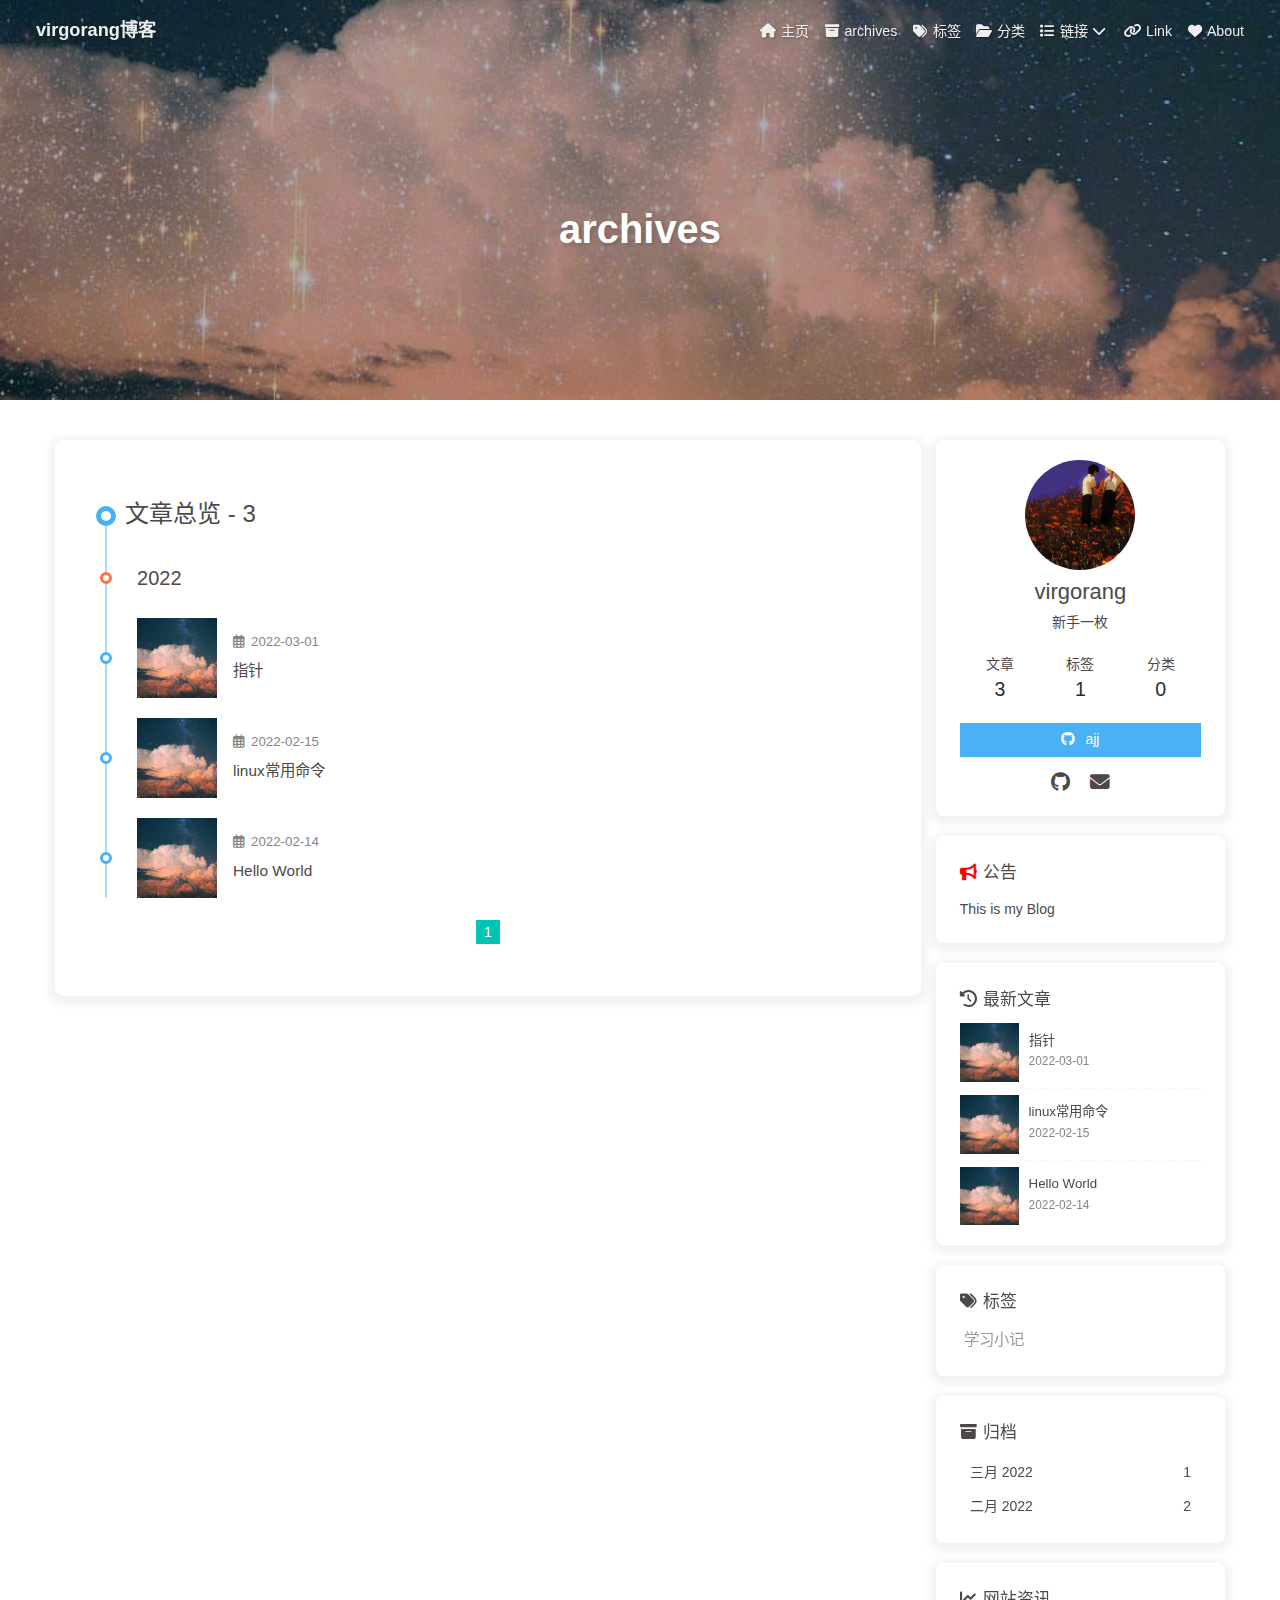
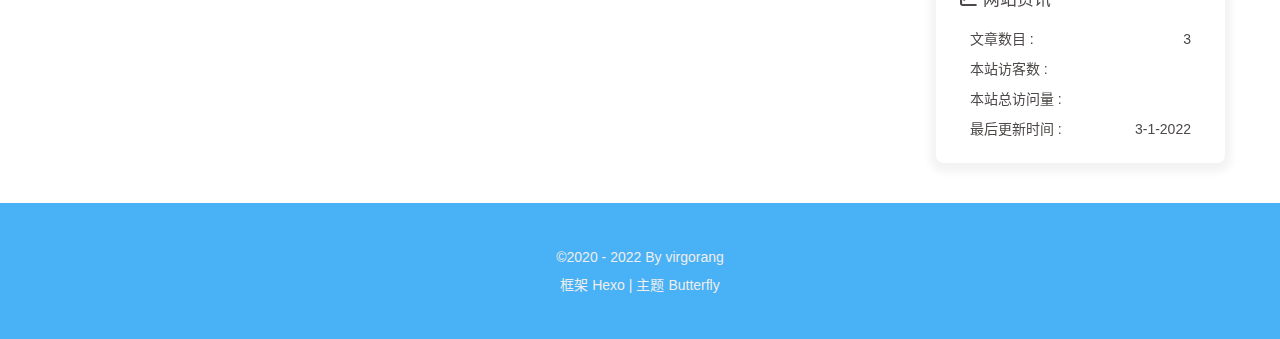
==== commit bc078ed3: "Site updated: 2022-03-01 20:45:54" ====
--- a/archives/index.html
+++ b/archives/index.html
@@ -51,7 +51,7 @@
   isHome: false,
   isHighlightShrink: false,
   isToc: false,
-  postUpdate: '2022-03-01 15:34:47'
+  postUpdate: '2022-03-01 20:42:25'
 }</script><noscript><style type="text/css">
   #nav {
     opacity: 1
@@ -140,4 +140,4 @@
       }
     }
     detectApple()
-    })(window)</script><meta name="generator" content="Hexo 6.0.0"></head><body><div id="sidebar"><div id="menu-mask"></div><div id="sidebar-menus"><div class="avatar-img is-center"><img src="/./img/tou.png" onerror="onerror=null;src='/img/friend_404.gif'" alt="avatar"/></div><div class="site-data is-center"><div class="data-item"><a href="/archives/"><div class="headline">文章</div><div class="length-num">2</div></a></div><div class="data-item"><a href="/tags/"><div class="headline">标签</div><div class="length-num">0</div></a></div><div class="data-item"><a href="/categories/"><div class="headline">分类</div><div class="length-num">0</div></a></div></div><hr/><div class="menus_items"><div class="menus_item"><a class="site-page" href="/"><i class="fa-fw fas fa-home"></i><span> 主页</span></a></div><div class="menus_item"><a class="site-page" href="/archives/"><i class="fa-fw fas fa-archive"></i><span> archives</span></a></div><div class="menus_item"><a class="site-page" href="/tags/"><i class="fa-fw fas fa-tags"></i><span> 标签</span></a></div><div class="menus_item"><a class="site-page" href="/categories/"><i class="fa-fw fas fa-folder-open"></i><span> 分类</span></a></div><div class="menus_item"><a class="site-page group" href="javascript:void(0);"><i class="fa-fw fas fa-list"></i><span> 链接</span><i class="fas fa-chevron-down"></i></a><ul class="menus_item_child"><li><a class="site-page child" href="/music/"><i class="fa-fw fas fa-music"></i><span> Music</span></a></li><li><a class="site-page child" href="/movies/"><i class="fa-fw fas fa-video"></i><span> Movie</span></a></li></ul></div><div class="menus_item"><a class="site-page" href="/link/"><i class="fa-fw fas fa-link"></i><span> Link</span></a></div><div class="menus_item"><a class="site-page" href="/about/"><i class="fa-fw fas fa-heart"></i><span> About</span></a></div></div></div></div><div class="page" id="body-wrap"><header class="not-home-page" id="page-header" style="background-image: url('/./img/sky_2.jpeg')"><nav id="nav"><span id="blog_name"><a id="site-name" href="/">virgorang博客</a></span><div id="menus"><div class="menus_items"><div class="menus_item"><a class="site-page" href="/"><i class="fa-fw fas fa-home"></i><span> 主页</span></a></div><div class="menus_item"><a class="site-page" href="/archives/"><i class="fa-fw fas fa-archive"></i><span> archives</span></a></div><div class="menus_item"><a class="site-page" href="/tags/"><i class="fa-fw fas fa-tags"></i><span> 标签</span></a></div><div class="menus_item"><a class="site-page" href="/categories/"><i class="fa-fw fas fa-folder-open"></i><span> 分类</span></a></div><div class="menus_item"><a class="site-page group" href="javascript:void(0);"><i class="fa-fw fas fa-list"></i><span> 链接</span><i class="fas fa-chevron-down"></i></a><ul class="menus_item_child"><li><a class="site-page child" href="/music/"><i class="fa-fw fas fa-music"></i><span> Music</span></a></li><li><a class="site-page child" href="/movies/"><i class="fa-fw fas fa-video"></i><span> Movie</span></a></li></ul></div><div class="menus_item"><a class="site-page" href="/link/"><i class="fa-fw fas fa-link"></i><span> Link</span></a></div><div class="menus_item"><a class="site-page" href="/about/"><i class="fa-fw fas fa-heart"></i><span> About</span></a></div></div><div id="toggle-menu"><a class="site-page"><i class="fas fa-bars fa-fw"></i></a></div></div></nav><div id="page-site-info"><h1 id="site-title">archives</h1></div></header><main class="layout" id="content-inner"><div id="archive"><div class="article-sort-title">文章总览 - 2</div><div class="article-sort"><div class="article-sort-item year">2022</div><div class="article-sort-item"><a class="article-sort-item-img" href="/2022/02/15/%E5%8D%9A%E5%AE%A2%E6%90%AD%E5%BB%BA/" title="第一篇博客搭建"><img src="/./img/sky_2.jpeg" alt="第一篇博客搭建" onerror="this.onerror=null;this.src='/img/404.jpg'"></a><div class="article-sort-item-info"><div class="article-sort-item-time"><i class="far fa-calendar-alt"></i><time class="post-meta-date-created" datetime="2022-02-15T09:29:27.297Z" title="发表于 2022-02-15 17:29:27">2022-02-15</time></div><a class="article-sort-item-title" href="/2022/02/15/%E5%8D%9A%E5%AE%A2%E6%90%AD%E5%BB%BA/" title="第一篇博客搭建">第一篇博客搭建</a></div></div><div class="article-sort-item"><a class="article-sort-item-img" href="/2022/02/14/hello-world/" title="Hello World"><img src="/./img/sky_2.jpeg" alt="Hello World" onerror="this.onerror=null;this.src='/img/404.jpg'"></a><div class="article-sort-item-info"><div class="article-sort-item-time"><i class="far fa-calendar-alt"></i><time class="post-meta-date-created" datetime="2022-02-14T07:41:02.362Z" title="发表于 2022-02-14 15:41:02">2022-02-14</time></div><a class="article-sort-item-title" href="/2022/02/14/hello-world/" title="Hello World">Hello World</a></div></div></div><nav id="pagination"><div class="pagination"><span class="page-number current">1</span></div></nav></div><div class="aside-content" id="aside-content"><div class="card-widget card-info"><div class="is-center"><div class="avatar-img"><img src="/./img/tou.png" onerror="this.onerror=null;this.src='/img/friend_404.gif'" alt="avatar"/></div><div class="author-info__name">virgorang</div><div class="author-info__description">新手一枚</div></div><div class="card-info-data is-center"><div class="card-info-data-item"><a href="/archives/"><div class="headline">文章</div><div class="length-num">2</div></a></div><div class="card-info-data-item"><a href="/tags/"><div class="headline">标签</div><div class="length-num">0</div></a></div><div class="card-info-data-item"><a href="/categories/"><div class="headline">分类</div><div class="length-num">0</div></a></div></div><a id="card-info-btn" target="_blank" rel="noopener" href="https://github.com/xxxxxx"><i class="fab fa-github"></i><span>Follow Me</span></a><div class="card-info-social-icons is-center"><a class="social-icon" href="https://github.com/virgorang" target="_blank" title="Github"><i class="fab fa-github"></i></a><a class="social-icon" href="mailto:xxxxxx@gmail.com" target="_blank" title="Email"><i class="fas fa-envelope"></i></a></div></div><div class="card-widget card-announcement"><div class="item-headline"><i class="fas fa-bullhorn fa-shake"></i><span>公告</span></div><div class="announcement_content">This is my Blog</div></div><div class="sticky_layout"><div class="card-widget card-recent-post"><div class="item-headline"><i class="fas fa-history"></i><span>最新文章</span></div><div class="aside-list"><div class="aside-list-item"><a class="thumbnail" href="/2022/02/15/%E5%8D%9A%E5%AE%A2%E6%90%AD%E5%BB%BA/" title="第一篇博客搭建"><img src="/./img/sky_2.jpeg" onerror="this.onerror=null;this.src='/img/404.jpg'" alt="第一篇博客搭建"/></a><div class="content"><a class="title" href="/2022/02/15/%E5%8D%9A%E5%AE%A2%E6%90%AD%E5%BB%BA/" title="第一篇博客搭建">第一篇博客搭建</a><time datetime="2022-02-15T09:29:27.297Z" title="发表于 2022-02-15 17:29:27">2022-02-15</time></div></div><div class="aside-list-item"><a class="thumbnail" href="/2022/02/14/hello-world/" title="Hello World"><img src="/./img/sky_2.jpeg" onerror="this.onerror=null;this.src='/img/404.jpg'" alt="Hello World"/></a><div class="content"><a class="title" href="/2022/02/14/hello-world/" title="Hello World">Hello World</a><time datetime="2022-02-14T07:41:02.362Z" title="发表于 2022-02-14 15:41:02">2022-02-14</time></div></div></div></div><div class="card-widget card-archives"><div class="item-headline"><i class="fas fa-archive"></i><span>归档</span></div><ul class="card-archive-list"><li class="card-archive-list-item"><a class="card-archive-list-link" href="/archives/2022/02/"><span class="card-archive-list-date">二月 2022</span><span class="card-archive-list-count">2</span></a></li></ul></div><div class="card-widget card-webinfo"><div class="item-headline"><i class="fas fa-chart-line"></i><span>网站资讯</span></div><div class="webinfo"><div class="webinfo-item"><div class="item-name">文章数目 :</div><div class="item-count">2</div></div><div class="webinfo-item"><div class="item-name">本站访客数 :</div><div class="item-count" id="busuanzi_value_site_uv"></div></div><div class="webinfo-item"><div class="item-name">本站总访问量 :</div><div class="item-count" id="busuanzi_value_site_pv"></div></div><div class="webinfo-item"><div class="item-name">最后更新时间 :</div><div class="item-count" id="last-push-date" data-lastPushDate="2022-03-01T07:34:47.804Z"></div></div></div></div></div></div></main><footer id="footer"><div id="footer-wrap"><div class="copyright">&copy;2020 - 2022 By virgorang</div><div class="framework-info"><span>框架 </span><a target="_blank" rel="noopener" href="https://hexo.io">Hexo</a><span class="footer-separator">|</span><span>主题 </span><a target="_blank" rel="noopener" href="https://github.com/jerryc127/hexo-theme-butterfly">Butterfly</a></div></div></footer></div><div id="rightside"><div id="rightside-config-hide"><button id="darkmode" type="button" title="浅色和深色模式转换"><i class="fas fa-adjust"></i></button><button id="hide-aside-btn" type="button" title="单栏和双栏切换"><i class="fas fa-arrows-alt-h"></i></button></div><div id="rightside-config-show"><button id="rightside_config" type="button" title="设置"><i class="fas fa-cog fa-spin"></i></button><button id="go-up" type="button" title="回到顶部"><i class="fas fa-arrow-up"></i></button></div></div><div><script src="/js/utils.js"></script><script src="/js/main.js"></script><script src="https://cdn.jsdelivr.net/npm/@fancyapps/ui/dist/fancybox.umd.js"></script><div class="js-pjax"></div><script async data-pjax src="//busuanzi.ibruce.info/busuanzi/2.3/busuanzi.pure.mini.js"></script></div></body></html>+    })(window)</script><meta name="generator" content="Hexo 6.0.0"></head><body><div id="web_bg"></div><div id="sidebar"><div id="menu-mask"></div><div id="sidebar-menus"><div class="avatar-img is-center"><img src="/./img/tou.png" onerror="onerror=null;src='/img/friend_404.gif'" alt="avatar"/></div><div class="site-data is-center"><div class="data-item"><a href="/archives/"><div class="headline">文章</div><div class="length-num">3</div></a></div><div class="data-item"><a href="/tags/"><div class="headline">标签</div><div class="length-num">1</div></a></div><div class="data-item"><a href="/categories/"><div class="headline">分类</div><div class="length-num">0</div></a></div></div><hr/><div class="menus_items"><div class="menus_item"><a class="site-page" href="/"><i class="fa-fw fas fa-home"></i><span> 主页</span></a></div><div class="menus_item"><a class="site-page" href="/archives/"><i class="fa-fw fas fa-archive"></i><span> archives</span></a></div><div class="menus_item"><a class="site-page" href="/tags/"><i class="fa-fw fas fa-tags"></i><span> 标签</span></a></div><div class="menus_item"><a class="site-page" href="/categories/"><i class="fa-fw fas fa-folder-open"></i><span> 分类</span></a></div><div class="menus_item"><a class="site-page group" href="javascript:void(0);"><i class="fa-fw fas fa-list"></i><span> 链接</span><i class="fas fa-chevron-down"></i></a><ul class="menus_item_child"><li><a class="site-page child" href="/music/"><i class="fa-fw fas fa-music"></i><span> Music</span></a></li><li><a class="site-page child" href="/movies/"><i class="fa-fw fas fa-video"></i><span> Movie</span></a></li></ul></div><div class="menus_item"><a class="site-page" href="/link/"><i class="fa-fw fas fa-link"></i><span> Link</span></a></div><div class="menus_item"><a class="site-page" href="/about/"><i class="fa-fw fas fa-heart"></i><span> About</span></a></div></div></div></div><div class="page" id="body-wrap"><header class="not-home-page" id="page-header" style="background-image: url('/./img/sky_2.jpeg')"><nav id="nav"><span id="blog_name"><a id="site-name" href="/">virgorang博客</a></span><div id="menus"><div class="menus_items"><div class="menus_item"><a class="site-page" href="/"><i class="fa-fw fas fa-home"></i><span> 主页</span></a></div><div class="menus_item"><a class="site-page" href="/archives/"><i class="fa-fw fas fa-archive"></i><span> archives</span></a></div><div class="menus_item"><a class="site-page" href="/tags/"><i class="fa-fw fas fa-tags"></i><span> 标签</span></a></div><div class="menus_item"><a class="site-page" href="/categories/"><i class="fa-fw fas fa-folder-open"></i><span> 分类</span></a></div><div class="menus_item"><a class="site-page group" href="javascript:void(0);"><i class="fa-fw fas fa-list"></i><span> 链接</span><i class="fas fa-chevron-down"></i></a><ul class="menus_item_child"><li><a class="site-page child" href="/music/"><i class="fa-fw fas fa-music"></i><span> Music</span></a></li><li><a class="site-page child" href="/movies/"><i class="fa-fw fas fa-video"></i><span> Movie</span></a></li></ul></div><div class="menus_item"><a class="site-page" href="/link/"><i class="fa-fw fas fa-link"></i><span> Link</span></a></div><div class="menus_item"><a class="site-page" href="/about/"><i class="fa-fw fas fa-heart"></i><span> About</span></a></div></div><div id="toggle-menu"><a class="site-page"><i class="fas fa-bars fa-fw"></i></a></div></div></nav><div id="page-site-info"><h1 id="site-title">archives</h1></div></header><main class="layout" id="content-inner"><div id="archive"><div class="article-sort-title">文章总览 - 3</div><div class="article-sort"><div class="article-sort-item year">2022</div><div class="article-sort-item"><a class="article-sort-item-img" href="/2022/03/01/%E6%8C%87%E9%92%88%E5%B0%8F%E8%AE%B0/" title="指针"><img src="/./img/sky_2.jpeg" alt="指针" onerror="this.onerror=null;this.src='/img/404.jpg'"></a><div class="article-sort-item-info"><div class="article-sort-item-time"><i class="far fa-calendar-alt"></i><time class="post-meta-date-created" datetime="2022-03-01T12:15:21.000Z" title="发表于 2022-03-01 20:15:21">2022-03-01</time></div><a class="article-sort-item-title" href="/2022/03/01/%E6%8C%87%E9%92%88%E5%B0%8F%E8%AE%B0/" title="指针">指针</a></div></div><div class="article-sort-item"><a class="article-sort-item-img" href="/2022/02/15/linux%E5%91%BD%E4%BB%A4/" title="linux常用命令"><img src="/./img/sky_2.jpeg" alt="linux常用命令" onerror="this.onerror=null;this.src='/img/404.jpg'"></a><div class="article-sort-item-info"><div class="article-sort-item-time"><i class="far fa-calendar-alt"></i><time class="post-meta-date-created" datetime="2022-02-15T09:29:27.297Z" title="发表于 2022-02-15 17:29:27">2022-02-15</time></div><a class="article-sort-item-title" href="/2022/02/15/linux%E5%91%BD%E4%BB%A4/" title="linux常用命令">linux常用命令</a></div></div><div class="article-sort-item"><a class="article-sort-item-img" href="/2022/02/14/hello-world/" title="Hello World"><img src="/./img/sky_2.jpeg" alt="Hello World" onerror="this.onerror=null;this.src='/img/404.jpg'"></a><div class="article-sort-item-info"><div class="article-sort-item-time"><i class="far fa-calendar-alt"></i><time class="post-meta-date-created" datetime="2022-02-14T07:41:02.362Z" title="发表于 2022-02-14 15:41:02">2022-02-14</time></div><a class="article-sort-item-title" href="/2022/02/14/hello-world/" title="Hello World">Hello World</a></div></div></div><nav id="pagination"><div class="pagination"><span class="page-number current">1</span></div></nav></div><div class="aside-content" id="aside-content"><div class="card-widget card-info"><div class="is-center"><div class="avatar-img"><img src="/./img/tou.png" onerror="this.onerror=null;this.src='/img/friend_404.gif'" alt="avatar"/></div><div class="author-info__name">virgorang</div><div class="author-info__description">新手一枚</div></div><div class="card-info-data is-center"><div class="card-info-data-item"><a href="/archives/"><div class="headline">文章</div><div class="length-num">3</div></a></div><div class="card-info-data-item"><a href="/tags/"><div class="headline">标签</div><div class="length-num">1</div></a></div><div class="card-info-data-item"><a href="/categories/"><div class="headline">分类</div><div class="length-num">0</div></a></div></div><a id="card-info-btn" target="_blank" rel="noopener" href="https://github.com/virgorang"><i class="fab fa-github"></i><span>ajj</span></a><div class="card-info-social-icons is-center"><a class="social-icon" href="https://github.com/virgorang" target="_blank" title="Github"><i class="fab fa-github"></i></a><a class="social-icon" href="mailto:xxxxxx@gmail.com" target="_blank" title="Email"><i class="fas fa-envelope"></i></a></div></div><div class="card-widget card-announcement"><div class="item-headline"><i class="fas fa-bullhorn fa-shake"></i><span>公告</span></div><div class="announcement_content">This is my Blog</div></div><div class="sticky_layout"><div class="card-widget card-recent-post"><div class="item-headline"><i class="fas fa-history"></i><span>最新文章</span></div><div class="aside-list"><div class="aside-list-item"><a class="thumbnail" href="/2022/03/01/%E6%8C%87%E9%92%88%E5%B0%8F%E8%AE%B0/" title="指针"><img src="/./img/sky_2.jpeg" onerror="this.onerror=null;this.src='/img/404.jpg'" alt="指针"/></a><div class="content"><a class="title" href="/2022/03/01/%E6%8C%87%E9%92%88%E5%B0%8F%E8%AE%B0/" title="指针">指针</a><time datetime="2022-03-01T12:15:21.000Z" title="发表于 2022-03-01 20:15:21">2022-03-01</time></div></div><div class="aside-list-item"><a class="thumbnail" href="/2022/02/15/linux%E5%91%BD%E4%BB%A4/" title="linux常用命令"><img src="/./img/sky_2.jpeg" onerror="this.onerror=null;this.src='/img/404.jpg'" alt="linux常用命令"/></a><div class="content"><a class="title" href="/2022/02/15/linux%E5%91%BD%E4%BB%A4/" title="linux常用命令">linux常用命令</a><time datetime="2022-02-15T09:29:27.297Z" title="发表于 2022-02-15 17:29:27">2022-02-15</time></div></div><div class="aside-list-item"><a class="thumbnail" href="/2022/02/14/hello-world/" title="Hello World"><img src="/./img/sky_2.jpeg" onerror="this.onerror=null;this.src='/img/404.jpg'" alt="Hello World"/></a><div class="content"><a class="title" href="/2022/02/14/hello-world/" title="Hello World">Hello World</a><time datetime="2022-02-14T07:41:02.362Z" title="发表于 2022-02-14 15:41:02">2022-02-14</time></div></div></div></div><div class="card-widget card-tags"><div class="item-headline"><i class="fas fa-tags"></i><span>标签</span></div><div class="card-tag-cloud"><a href="/tags/%E5%AD%A6%E4%B9%A0%E5%B0%8F%E8%AE%B0/" style="font-size: 1.1em; color: #999">学习小记</a></div></div><div class="card-widget card-archives"><div class="item-headline"><i class="fas fa-archive"></i><span>归档</span></div><ul class="card-archive-list"><li class="card-archive-list-item"><a class="card-archive-list-link" href="/archives/2022/03/"><span class="card-archive-list-date">三月 2022</span><span class="card-archive-list-count">1</span></a></li><li class="card-archive-list-item"><a class="card-archive-list-link" href="/archives/2022/02/"><span class="card-archive-list-date">二月 2022</span><span class="card-archive-list-count">2</span></a></li></ul></div><div class="card-widget card-webinfo"><div class="item-headline"><i class="fas fa-chart-line"></i><span>网站资讯</span></div><div class="webinfo"><div class="webinfo-item"><div class="item-name">文章数目 :</div><div class="item-count">3</div></div><div class="webinfo-item"><div class="item-name">本站访客数 :</div><div class="item-count" id="busuanzi_value_site_uv"></div></div><div class="webinfo-item"><div class="item-name">本站总访问量 :</div><div class="item-count" id="busuanzi_value_site_pv"></div></div><div class="webinfo-item"><div class="item-name">最后更新时间 :</div><div class="item-count" id="last-push-date" data-lastPushDate="2022-03-01T12:42:25.389Z"></div></div></div></div></div></div></main><footer id="footer"><div id="footer-wrap"><div class="copyright">&copy;2020 - 2022 By virgorang</div><div class="framework-info"><span>框架 </span><a target="_blank" rel="noopener" href="https://hexo.io">Hexo</a><span class="footer-separator">|</span><span>主题 </span><a target="_blank" rel="noopener" href="https://github.com/jerryc127/hexo-theme-butterfly">Butterfly</a></div></div></footer></div><div id="rightside"><div id="rightside-config-hide"><button id="darkmode" type="button" title="浅色和深色模式转换"><i class="fas fa-adjust"></i></button><button id="hide-aside-btn" type="button" title="单栏和双栏切换"><i class="fas fa-arrows-alt-h"></i></button></div><div id="rightside-config-show"><button id="rightside_config" type="button" title="设置"><i class="fas fa-cog fa-spin"></i></button><button id="go-up" type="button" title="回到顶部"><i class="fas fa-arrow-up"></i></button></div></div><div><script src="/js/utils.js"></script><script src="/js/main.js"></script><script src="https://cdn.jsdelivr.net/npm/@fancyapps/ui/dist/fancybox.umd.js"></script><div class="js-pjax"></div><script async data-pjax src="//busuanzi.ibruce.info/busuanzi/2.3/busuanzi.pure.mini.js"></script></div></body></html>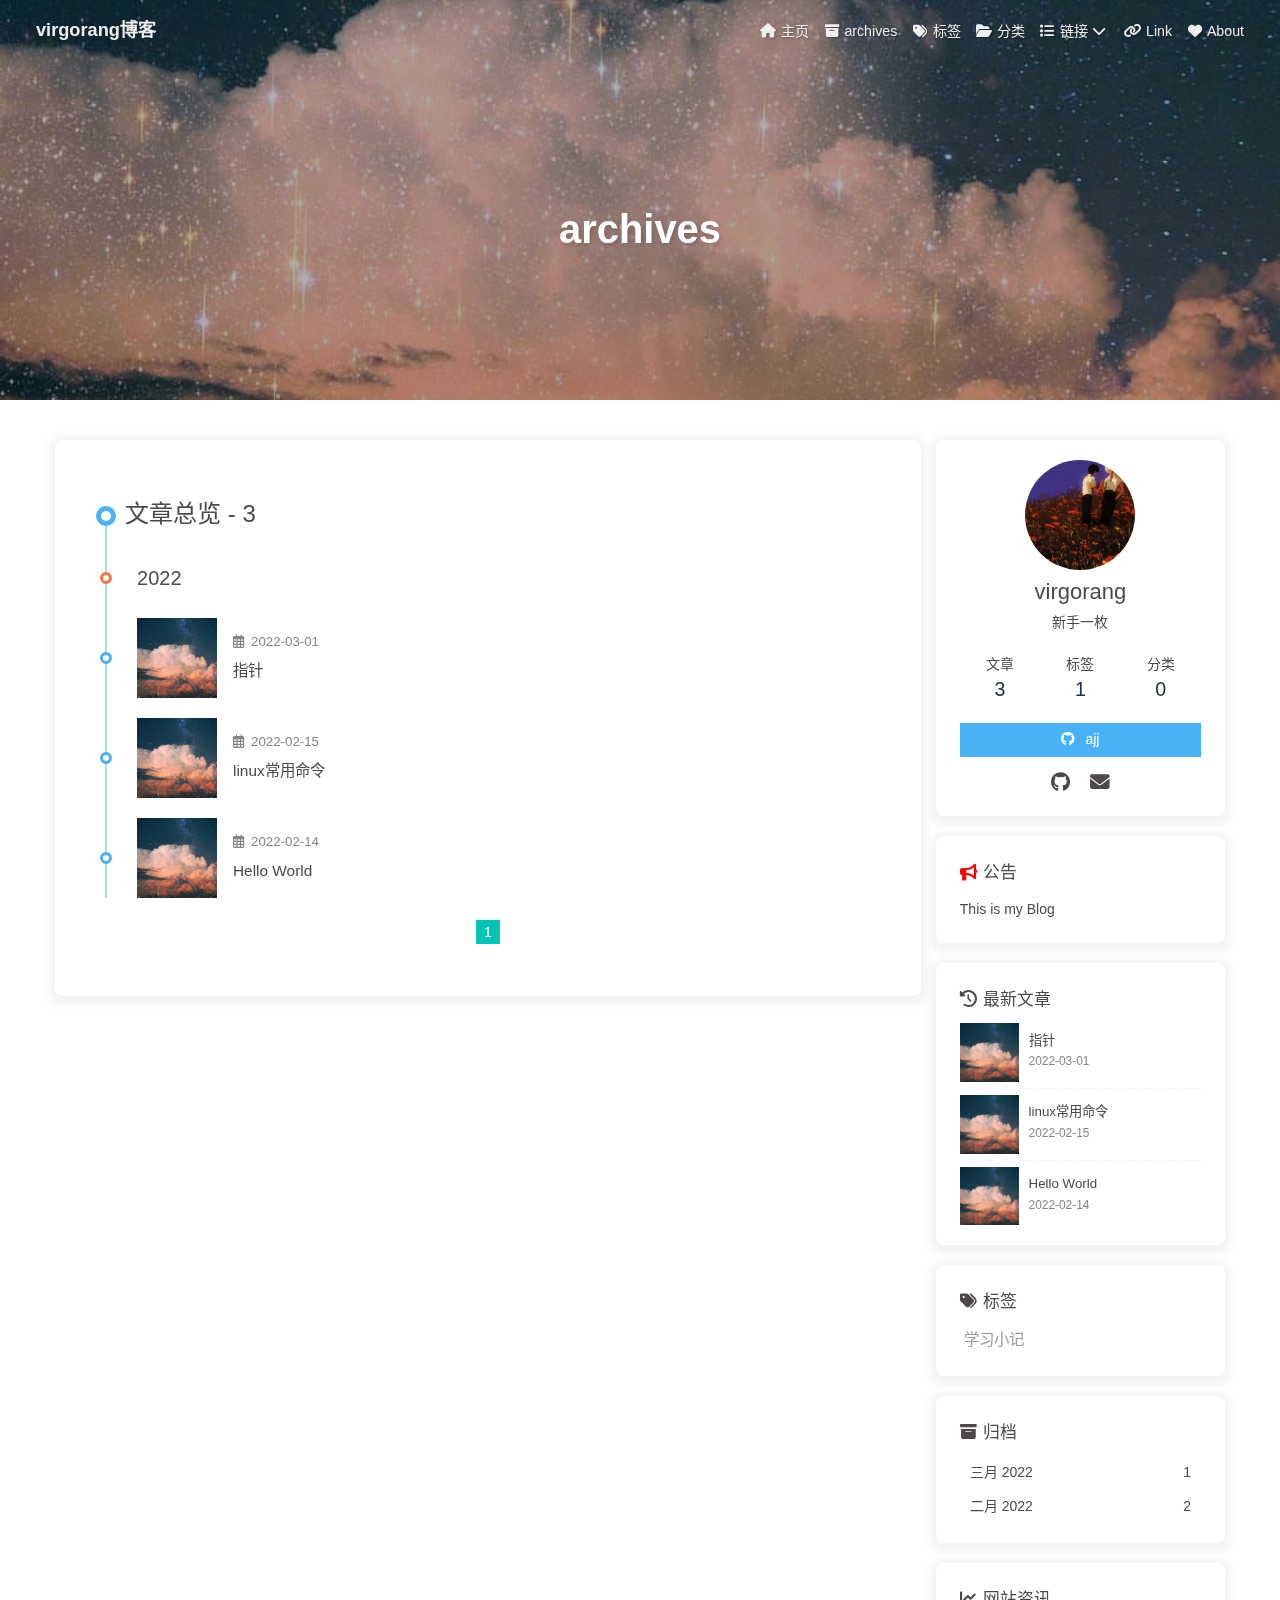
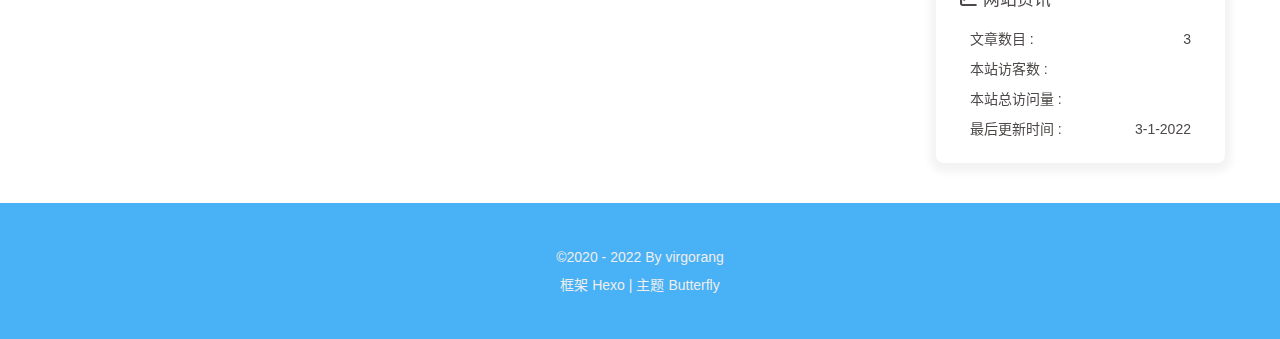
==== commit 4d6d4604: "Site updated: 2022-03-01 20:46:33" ====
--- a/archives/index.html
+++ b/archives/index.html
@@ -51,7 +51,7 @@
   isHome: false,
   isHighlightShrink: false,
   isToc: false,
-  postUpdate: '2022-03-01 20:42:25'
+  postUpdate: '2022-03-01 20:46:25'
 }</script><noscript><style type="text/css">
   #nav {
     opacity: 1
@@ -140,4 +140,4 @@
       }
     }
     detectApple()
-    })(window)</script><meta name="generator" content="Hexo 6.0.0"></head><body><div id="web_bg"></div><div id="sidebar"><div id="menu-mask"></div><div id="sidebar-menus"><div class="avatar-img is-center"><img src="/./img/tou.png" onerror="onerror=null;src='/img/friend_404.gif'" alt="avatar"/></div><div class="site-data is-center"><div class="data-item"><a href="/archives/"><div class="headline">文章</div><div class="length-num">3</div></a></div><div class="data-item"><a href="/tags/"><div class="headline">标签</div><div class="length-num">1</div></a></div><div class="data-item"><a href="/categories/"><div class="headline">分类</div><div class="length-num">0</div></a></div></div><hr/><div class="menus_items"><div class="menus_item"><a class="site-page" href="/"><i class="fa-fw fas fa-home"></i><span> 主页</span></a></div><div class="menus_item"><a class="site-page" href="/archives/"><i class="fa-fw fas fa-archive"></i><span> archives</span></a></div><div class="menus_item"><a class="site-page" href="/tags/"><i class="fa-fw fas fa-tags"></i><span> 标签</span></a></div><div class="menus_item"><a class="site-page" href="/categories/"><i class="fa-fw fas fa-folder-open"></i><span> 分类</span></a></div><div class="menus_item"><a class="site-page group" href="javascript:void(0);"><i class="fa-fw fas fa-list"></i><span> 链接</span><i class="fas fa-chevron-down"></i></a><ul class="menus_item_child"><li><a class="site-page child" href="/music/"><i class="fa-fw fas fa-music"></i><span> Music</span></a></li><li><a class="site-page child" href="/movies/"><i class="fa-fw fas fa-video"></i><span> Movie</span></a></li></ul></div><div class="menus_item"><a class="site-page" href="/link/"><i class="fa-fw fas fa-link"></i><span> Link</span></a></div><div class="menus_item"><a class="site-page" href="/about/"><i class="fa-fw fas fa-heart"></i><span> About</span></a></div></div></div></div><div class="page" id="body-wrap"><header class="not-home-page" id="page-header" style="background-image: url('/./img/sky_2.jpeg')"><nav id="nav"><span id="blog_name"><a id="site-name" href="/">virgorang博客</a></span><div id="menus"><div class="menus_items"><div class="menus_item"><a class="site-page" href="/"><i class="fa-fw fas fa-home"></i><span> 主页</span></a></div><div class="menus_item"><a class="site-page" href="/archives/"><i class="fa-fw fas fa-archive"></i><span> archives</span></a></div><div class="menus_item"><a class="site-page" href="/tags/"><i class="fa-fw fas fa-tags"></i><span> 标签</span></a></div><div class="menus_item"><a class="site-page" href="/categories/"><i class="fa-fw fas fa-folder-open"></i><span> 分类</span></a></div><div class="menus_item"><a class="site-page group" href="javascript:void(0);"><i class="fa-fw fas fa-list"></i><span> 链接</span><i class="fas fa-chevron-down"></i></a><ul class="menus_item_child"><li><a class="site-page child" href="/music/"><i class="fa-fw fas fa-music"></i><span> Music</span></a></li><li><a class="site-page child" href="/movies/"><i class="fa-fw fas fa-video"></i><span> Movie</span></a></li></ul></div><div class="menus_item"><a class="site-page" href="/link/"><i class="fa-fw fas fa-link"></i><span> Link</span></a></div><div class="menus_item"><a class="site-page" href="/about/"><i class="fa-fw fas fa-heart"></i><span> About</span></a></div></div><div id="toggle-menu"><a class="site-page"><i class="fas fa-bars fa-fw"></i></a></div></div></nav><div id="page-site-info"><h1 id="site-title">archives</h1></div></header><main class="layout" id="content-inner"><div id="archive"><div class="article-sort-title">文章总览 - 3</div><div class="article-sort"><div class="article-sort-item year">2022</div><div class="article-sort-item"><a class="article-sort-item-img" href="/2022/03/01/%E6%8C%87%E9%92%88%E5%B0%8F%E8%AE%B0/" title="指针"><img src="/./img/sky_2.jpeg" alt="指针" onerror="this.onerror=null;this.src='/img/404.jpg'"></a><div class="article-sort-item-info"><div class="article-sort-item-time"><i class="far fa-calendar-alt"></i><time class="post-meta-date-created" datetime="2022-03-01T12:15:21.000Z" title="发表于 2022-03-01 20:15:21">2022-03-01</time></div><a class="article-sort-item-title" href="/2022/03/01/%E6%8C%87%E9%92%88%E5%B0%8F%E8%AE%B0/" title="指针">指针</a></div></div><div class="article-sort-item"><a class="article-sort-item-img" href="/2022/02/15/linux%E5%91%BD%E4%BB%A4/" title="linux常用命令"><img src="/./img/sky_2.jpeg" alt="linux常用命令" onerror="this.onerror=null;this.src='/img/404.jpg'"></a><div class="article-sort-item-info"><div class="article-sort-item-time"><i class="far fa-calendar-alt"></i><time class="post-meta-date-created" datetime="2022-02-15T09:29:27.297Z" title="发表于 2022-02-15 17:29:27">2022-02-15</time></div><a class="article-sort-item-title" href="/2022/02/15/linux%E5%91%BD%E4%BB%A4/" title="linux常用命令">linux常用命令</a></div></div><div class="article-sort-item"><a class="article-sort-item-img" href="/2022/02/14/hello-world/" title="Hello World"><img src="/./img/sky_2.jpeg" alt="Hello World" onerror="this.onerror=null;this.src='/img/404.jpg'"></a><div class="article-sort-item-info"><div class="article-sort-item-time"><i class="far fa-calendar-alt"></i><time class="post-meta-date-created" datetime="2022-02-14T07:41:02.362Z" title="发表于 2022-02-14 15:41:02">2022-02-14</time></div><a class="article-sort-item-title" href="/2022/02/14/hello-world/" title="Hello World">Hello World</a></div></div></div><nav id="pagination"><div class="pagination"><span class="page-number current">1</span></div></nav></div><div class="aside-content" id="aside-content"><div class="card-widget card-info"><div class="is-center"><div class="avatar-img"><img src="/./img/tou.png" onerror="this.onerror=null;this.src='/img/friend_404.gif'" alt="avatar"/></div><div class="author-info__name">virgorang</div><div class="author-info__description">新手一枚</div></div><div class="card-info-data is-center"><div class="card-info-data-item"><a href="/archives/"><div class="headline">文章</div><div class="length-num">3</div></a></div><div class="card-info-data-item"><a href="/tags/"><div class="headline">标签</div><div class="length-num">1</div></a></div><div class="card-info-data-item"><a href="/categories/"><div class="headline">分类</div><div class="length-num">0</div></a></div></div><a id="card-info-btn" target="_blank" rel="noopener" href="https://github.com/virgorang"><i class="fab fa-github"></i><span>ajj</span></a><div class="card-info-social-icons is-center"><a class="social-icon" href="https://github.com/virgorang" target="_blank" title="Github"><i class="fab fa-github"></i></a><a class="social-icon" href="mailto:xxxxxx@gmail.com" target="_blank" title="Email"><i class="fas fa-envelope"></i></a></div></div><div class="card-widget card-announcement"><div class="item-headline"><i class="fas fa-bullhorn fa-shake"></i><span>公告</span></div><div class="announcement_content">This is my Blog</div></div><div class="sticky_layout"><div class="card-widget card-recent-post"><div class="item-headline"><i class="fas fa-history"></i><span>最新文章</span></div><div class="aside-list"><div class="aside-list-item"><a class="thumbnail" href="/2022/03/01/%E6%8C%87%E9%92%88%E5%B0%8F%E8%AE%B0/" title="指针"><img src="/./img/sky_2.jpeg" onerror="this.onerror=null;this.src='/img/404.jpg'" alt="指针"/></a><div class="content"><a class="title" href="/2022/03/01/%E6%8C%87%E9%92%88%E5%B0%8F%E8%AE%B0/" title="指针">指针</a><time datetime="2022-03-01T12:15:21.000Z" title="发表于 2022-03-01 20:15:21">2022-03-01</time></div></div><div class="aside-list-item"><a class="thumbnail" href="/2022/02/15/linux%E5%91%BD%E4%BB%A4/" title="linux常用命令"><img src="/./img/sky_2.jpeg" onerror="this.onerror=null;this.src='/img/404.jpg'" alt="linux常用命令"/></a><div class="content"><a class="title" href="/2022/02/15/linux%E5%91%BD%E4%BB%A4/" title="linux常用命令">linux常用命令</a><time datetime="2022-02-15T09:29:27.297Z" title="发表于 2022-02-15 17:29:27">2022-02-15</time></div></div><div class="aside-list-item"><a class="thumbnail" href="/2022/02/14/hello-world/" title="Hello World"><img src="/./img/sky_2.jpeg" onerror="this.onerror=null;this.src='/img/404.jpg'" alt="Hello World"/></a><div class="content"><a class="title" href="/2022/02/14/hello-world/" title="Hello World">Hello World</a><time datetime="2022-02-14T07:41:02.362Z" title="发表于 2022-02-14 15:41:02">2022-02-14</time></div></div></div></div><div class="card-widget card-tags"><div class="item-headline"><i class="fas fa-tags"></i><span>标签</span></div><div class="card-tag-cloud"><a href="/tags/%E5%AD%A6%E4%B9%A0%E5%B0%8F%E8%AE%B0/" style="font-size: 1.1em; color: #999">学习小记</a></div></div><div class="card-widget card-archives"><div class="item-headline"><i class="fas fa-archive"></i><span>归档</span></div><ul class="card-archive-list"><li class="card-archive-list-item"><a class="card-archive-list-link" href="/archives/2022/03/"><span class="card-archive-list-date">三月 2022</span><span class="card-archive-list-count">1</span></a></li><li class="card-archive-list-item"><a class="card-archive-list-link" href="/archives/2022/02/"><span class="card-archive-list-date">二月 2022</span><span class="card-archive-list-count">2</span></a></li></ul></div><div class="card-widget card-webinfo"><div class="item-headline"><i class="fas fa-chart-line"></i><span>网站资讯</span></div><div class="webinfo"><div class="webinfo-item"><div class="item-name">文章数目 :</div><div class="item-count">3</div></div><div class="webinfo-item"><div class="item-name">本站访客数 :</div><div class="item-count" id="busuanzi_value_site_uv"></div></div><div class="webinfo-item"><div class="item-name">本站总访问量 :</div><div class="item-count" id="busuanzi_value_site_pv"></div></div><div class="webinfo-item"><div class="item-name">最后更新时间 :</div><div class="item-count" id="last-push-date" data-lastPushDate="2022-03-01T12:42:25.389Z"></div></div></div></div></div></div></main><footer id="footer"><div id="footer-wrap"><div class="copyright">&copy;2020 - 2022 By virgorang</div><div class="framework-info"><span>框架 </span><a target="_blank" rel="noopener" href="https://hexo.io">Hexo</a><span class="footer-separator">|</span><span>主题 </span><a target="_blank" rel="noopener" href="https://github.com/jerryc127/hexo-theme-butterfly">Butterfly</a></div></div></footer></div><div id="rightside"><div id="rightside-config-hide"><button id="darkmode" type="button" title="浅色和深色模式转换"><i class="fas fa-adjust"></i></button><button id="hide-aside-btn" type="button" title="单栏和双栏切换"><i class="fas fa-arrows-alt-h"></i></button></div><div id="rightside-config-show"><button id="rightside_config" type="button" title="设置"><i class="fas fa-cog fa-spin"></i></button><button id="go-up" type="button" title="回到顶部"><i class="fas fa-arrow-up"></i></button></div></div><div><script src="/js/utils.js"></script><script src="/js/main.js"></script><script src="https://cdn.jsdelivr.net/npm/@fancyapps/ui/dist/fancybox.umd.js"></script><div class="js-pjax"></div><script async data-pjax src="//busuanzi.ibruce.info/busuanzi/2.3/busuanzi.pure.mini.js"></script></div></body></html>+    })(window)</script><meta name="generator" content="Hexo 6.0.0"></head><body><div id="web_bg"></div><div id="sidebar"><div id="menu-mask"></div><div id="sidebar-menus"><div class="avatar-img is-center"><img src="/./img/tou.png" onerror="onerror=null;src='/img/friend_404.gif'" alt="avatar"/></div><div class="site-data is-center"><div class="data-item"><a href="/archives/"><div class="headline">文章</div><div class="length-num">3</div></a></div><div class="data-item"><a href="/tags/"><div class="headline">标签</div><div class="length-num">1</div></a></div><div class="data-item"><a href="/categories/"><div class="headline">分类</div><div class="length-num">0</div></a></div></div><hr/><div class="menus_items"><div class="menus_item"><a class="site-page" href="/"><i class="fa-fw fas fa-home"></i><span> 主页</span></a></div><div class="menus_item"><a class="site-page" href="/archives/"><i class="fa-fw fas fa-archive"></i><span> archives</span></a></div><div class="menus_item"><a class="site-page" href="/tags/"><i class="fa-fw fas fa-tags"></i><span> 标签</span></a></div><div class="menus_item"><a class="site-page" href="/categories/"><i class="fa-fw fas fa-folder-open"></i><span> 分类</span></a></div><div class="menus_item"><a class="site-page group" href="javascript:void(0);"><i class="fa-fw fas fa-list"></i><span> 链接</span><i class="fas fa-chevron-down"></i></a><ul class="menus_item_child"><li><a class="site-page child" href="/music/"><i class="fa-fw fas fa-music"></i><span> Music</span></a></li><li><a class="site-page child" href="/movies/"><i class="fa-fw fas fa-video"></i><span> Movie</span></a></li></ul></div><div class="menus_item"><a class="site-page" href="/link/"><i class="fa-fw fas fa-link"></i><span> Link</span></a></div><div class="menus_item"><a class="site-page" href="/about/"><i class="fa-fw fas fa-heart"></i><span> About</span></a></div></div></div></div><div class="page" id="body-wrap"><header class="not-home-page" id="page-header" style="background-image: url('/./img/sky_2.jpeg')"><nav id="nav"><span id="blog_name"><a id="site-name" href="/">virgorang博客</a></span><div id="menus"><div class="menus_items"><div class="menus_item"><a class="site-page" href="/"><i class="fa-fw fas fa-home"></i><span> 主页</span></a></div><div class="menus_item"><a class="site-page" href="/archives/"><i class="fa-fw fas fa-archive"></i><span> archives</span></a></div><div class="menus_item"><a class="site-page" href="/tags/"><i class="fa-fw fas fa-tags"></i><span> 标签</span></a></div><div class="menus_item"><a class="site-page" href="/categories/"><i class="fa-fw fas fa-folder-open"></i><span> 分类</span></a></div><div class="menus_item"><a class="site-page group" href="javascript:void(0);"><i class="fa-fw fas fa-list"></i><span> 链接</span><i class="fas fa-chevron-down"></i></a><ul class="menus_item_child"><li><a class="site-page child" href="/music/"><i class="fa-fw fas fa-music"></i><span> Music</span></a></li><li><a class="site-page child" href="/movies/"><i class="fa-fw fas fa-video"></i><span> Movie</span></a></li></ul></div><div class="menus_item"><a class="site-page" href="/link/"><i class="fa-fw fas fa-link"></i><span> Link</span></a></div><div class="menus_item"><a class="site-page" href="/about/"><i class="fa-fw fas fa-heart"></i><span> About</span></a></div></div><div id="toggle-menu"><a class="site-page"><i class="fas fa-bars fa-fw"></i></a></div></div></nav><div id="page-site-info"><h1 id="site-title">archives</h1></div></header><main class="layout" id="content-inner"><div id="archive"><div class="article-sort-title">文章总览 - 3</div><div class="article-sort"><div class="article-sort-item year">2022</div><div class="article-sort-item"><a class="article-sort-item-img" href="/2022/03/01/%E6%8C%87%E9%92%88%E5%B0%8F%E8%AE%B0/" title="指针"><img src="/./img/sky_2.jpeg" alt="指针" onerror="this.onerror=null;this.src='/img/404.jpg'"></a><div class="article-sort-item-info"><div class="article-sort-item-time"><i class="far fa-calendar-alt"></i><time class="post-meta-date-created" datetime="2022-03-01T12:15:21.000Z" title="发表于 2022-03-01 20:15:21">2022-03-01</time></div><a class="article-sort-item-title" href="/2022/03/01/%E6%8C%87%E9%92%88%E5%B0%8F%E8%AE%B0/" title="指针">指针</a></div></div><div class="article-sort-item"><a class="article-sort-item-img" href="/2022/02/15/linux%E5%91%BD%E4%BB%A4/" title="linux常用命令"><img src="/./img/sky_2.jpeg" alt="linux常用命令" onerror="this.onerror=null;this.src='/img/404.jpg'"></a><div class="article-sort-item-info"><div class="article-sort-item-time"><i class="far fa-calendar-alt"></i><time class="post-meta-date-created" datetime="2022-02-15T09:29:27.297Z" title="发表于 2022-02-15 17:29:27">2022-02-15</time></div><a class="article-sort-item-title" href="/2022/02/15/linux%E5%91%BD%E4%BB%A4/" title="linux常用命令">linux常用命令</a></div></div><div class="article-sort-item"><a class="article-sort-item-img" href="/2022/02/14/hello-world/" title="Hello World"><img src="/./img/sky_2.jpeg" alt="Hello World" onerror="this.onerror=null;this.src='/img/404.jpg'"></a><div class="article-sort-item-info"><div class="article-sort-item-time"><i class="far fa-calendar-alt"></i><time class="post-meta-date-created" datetime="2022-02-14T07:41:02.362Z" title="发表于 2022-02-14 15:41:02">2022-02-14</time></div><a class="article-sort-item-title" href="/2022/02/14/hello-world/" title="Hello World">Hello World</a></div></div></div><nav id="pagination"><div class="pagination"><span class="page-number current">1</span></div></nav></div><div class="aside-content" id="aside-content"><div class="card-widget card-info"><div class="is-center"><div class="avatar-img"><img src="/./img/tou.png" onerror="this.onerror=null;this.src='/img/friend_404.gif'" alt="avatar"/></div><div class="author-info__name">virgorang</div><div class="author-info__description">新手一枚</div></div><div class="card-info-data is-center"><div class="card-info-data-item"><a href="/archives/"><div class="headline">文章</div><div class="length-num">3</div></a></div><div class="card-info-data-item"><a href="/tags/"><div class="headline">标签</div><div class="length-num">1</div></a></div><div class="card-info-data-item"><a href="/categories/"><div class="headline">分类</div><div class="length-num">0</div></a></div></div><a id="card-info-btn" target="_blank" rel="noopener" href="https://github.com/virgorang"><i class="fab fa-github"></i><span>ajj</span></a><div class="card-info-social-icons is-center"><a class="social-icon" href="https://github.com/virgorang" target="_blank" title="Github"><i class="fab fa-github"></i></a><a class="social-icon" href="mailto:xxxxxx@gmail.com" target="_blank" title="Email"><i class="fas fa-envelope"></i></a></div></div><div class="card-widget card-announcement"><div class="item-headline"><i class="fas fa-bullhorn fa-shake"></i><span>公告</span></div><div class="announcement_content">This is my Blog</div></div><div class="sticky_layout"><div class="card-widget card-recent-post"><div class="item-headline"><i class="fas fa-history"></i><span>最新文章</span></div><div class="aside-list"><div class="aside-list-item"><a class="thumbnail" href="/2022/03/01/%E6%8C%87%E9%92%88%E5%B0%8F%E8%AE%B0/" title="指针"><img src="/./img/sky_2.jpeg" onerror="this.onerror=null;this.src='/img/404.jpg'" alt="指针"/></a><div class="content"><a class="title" href="/2022/03/01/%E6%8C%87%E9%92%88%E5%B0%8F%E8%AE%B0/" title="指针">指针</a><time datetime="2022-03-01T12:15:21.000Z" title="发表于 2022-03-01 20:15:21">2022-03-01</time></div></div><div class="aside-list-item"><a class="thumbnail" href="/2022/02/15/linux%E5%91%BD%E4%BB%A4/" title="linux常用命令"><img src="/./img/sky_2.jpeg" onerror="this.onerror=null;this.src='/img/404.jpg'" alt="linux常用命令"/></a><div class="content"><a class="title" href="/2022/02/15/linux%E5%91%BD%E4%BB%A4/" title="linux常用命令">linux常用命令</a><time datetime="2022-02-15T09:29:27.297Z" title="发表于 2022-02-15 17:29:27">2022-02-15</time></div></div><div class="aside-list-item"><a class="thumbnail" href="/2022/02/14/hello-world/" title="Hello World"><img src="/./img/sky_2.jpeg" onerror="this.onerror=null;this.src='/img/404.jpg'" alt="Hello World"/></a><div class="content"><a class="title" href="/2022/02/14/hello-world/" title="Hello World">Hello World</a><time datetime="2022-02-14T07:41:02.362Z" title="发表于 2022-02-14 15:41:02">2022-02-14</time></div></div></div></div><div class="card-widget card-tags"><div class="item-headline"><i class="fas fa-tags"></i><span>标签</span></div><div class="card-tag-cloud"><a href="/tags/%E5%AD%A6%E4%B9%A0%E5%B0%8F%E8%AE%B0/" style="font-size: 1.1em; color: #999">学习小记</a></div></div><div class="card-widget card-archives"><div class="item-headline"><i class="fas fa-archive"></i><span>归档</span></div><ul class="card-archive-list"><li class="card-archive-list-item"><a class="card-archive-list-link" href="/archives/2022/03/"><span class="card-archive-list-date">三月 2022</span><span class="card-archive-list-count">1</span></a></li><li class="card-archive-list-item"><a class="card-archive-list-link" href="/archives/2022/02/"><span class="card-archive-list-date">二月 2022</span><span class="card-archive-list-count">2</span></a></li></ul></div><div class="card-widget card-webinfo"><div class="item-headline"><i class="fas fa-chart-line"></i><span>网站资讯</span></div><div class="webinfo"><div class="webinfo-item"><div class="item-name">文章数目 :</div><div class="item-count">3</div></div><div class="webinfo-item"><div class="item-name">本站访客数 :</div><div class="item-count" id="busuanzi_value_site_uv"></div></div><div class="webinfo-item"><div class="item-name">本站总访问量 :</div><div class="item-count" id="busuanzi_value_site_pv"></div></div><div class="webinfo-item"><div class="item-name">最后更新时间 :</div><div class="item-count" id="last-push-date" data-lastPushDate="2022-03-01T12:46:25.776Z"></div></div></div></div></div></div></main><footer id="footer"><div id="footer-wrap"><div class="copyright">&copy;2020 - 2022 By virgorang</div><div class="framework-info"><span>框架 </span><a target="_blank" rel="noopener" href="https://hexo.io">Hexo</a><span class="footer-separator">|</span><span>主题 </span><a target="_blank" rel="noopener" href="https://github.com/jerryc127/hexo-theme-butterfly">Butterfly</a></div></div></footer></div><div id="rightside"><div id="rightside-config-hide"><button id="darkmode" type="button" title="浅色和深色模式转换"><i class="fas fa-adjust"></i></button><button id="hide-aside-btn" type="button" title="单栏和双栏切换"><i class="fas fa-arrows-alt-h"></i></button></div><div id="rightside-config-show"><button id="rightside_config" type="button" title="设置"><i class="fas fa-cog fa-spin"></i></button><button id="go-up" type="button" title="回到顶部"><i class="fas fa-arrow-up"></i></button></div></div><div><script src="/js/utils.js"></script><script src="/js/main.js"></script><script src="https://cdn.jsdelivr.net/npm/@fancyapps/ui/dist/fancybox.umd.js"></script><div class="js-pjax"></div><script async data-pjax src="//busuanzi.ibruce.info/busuanzi/2.3/busuanzi.pure.mini.js"></script></div></body></html>